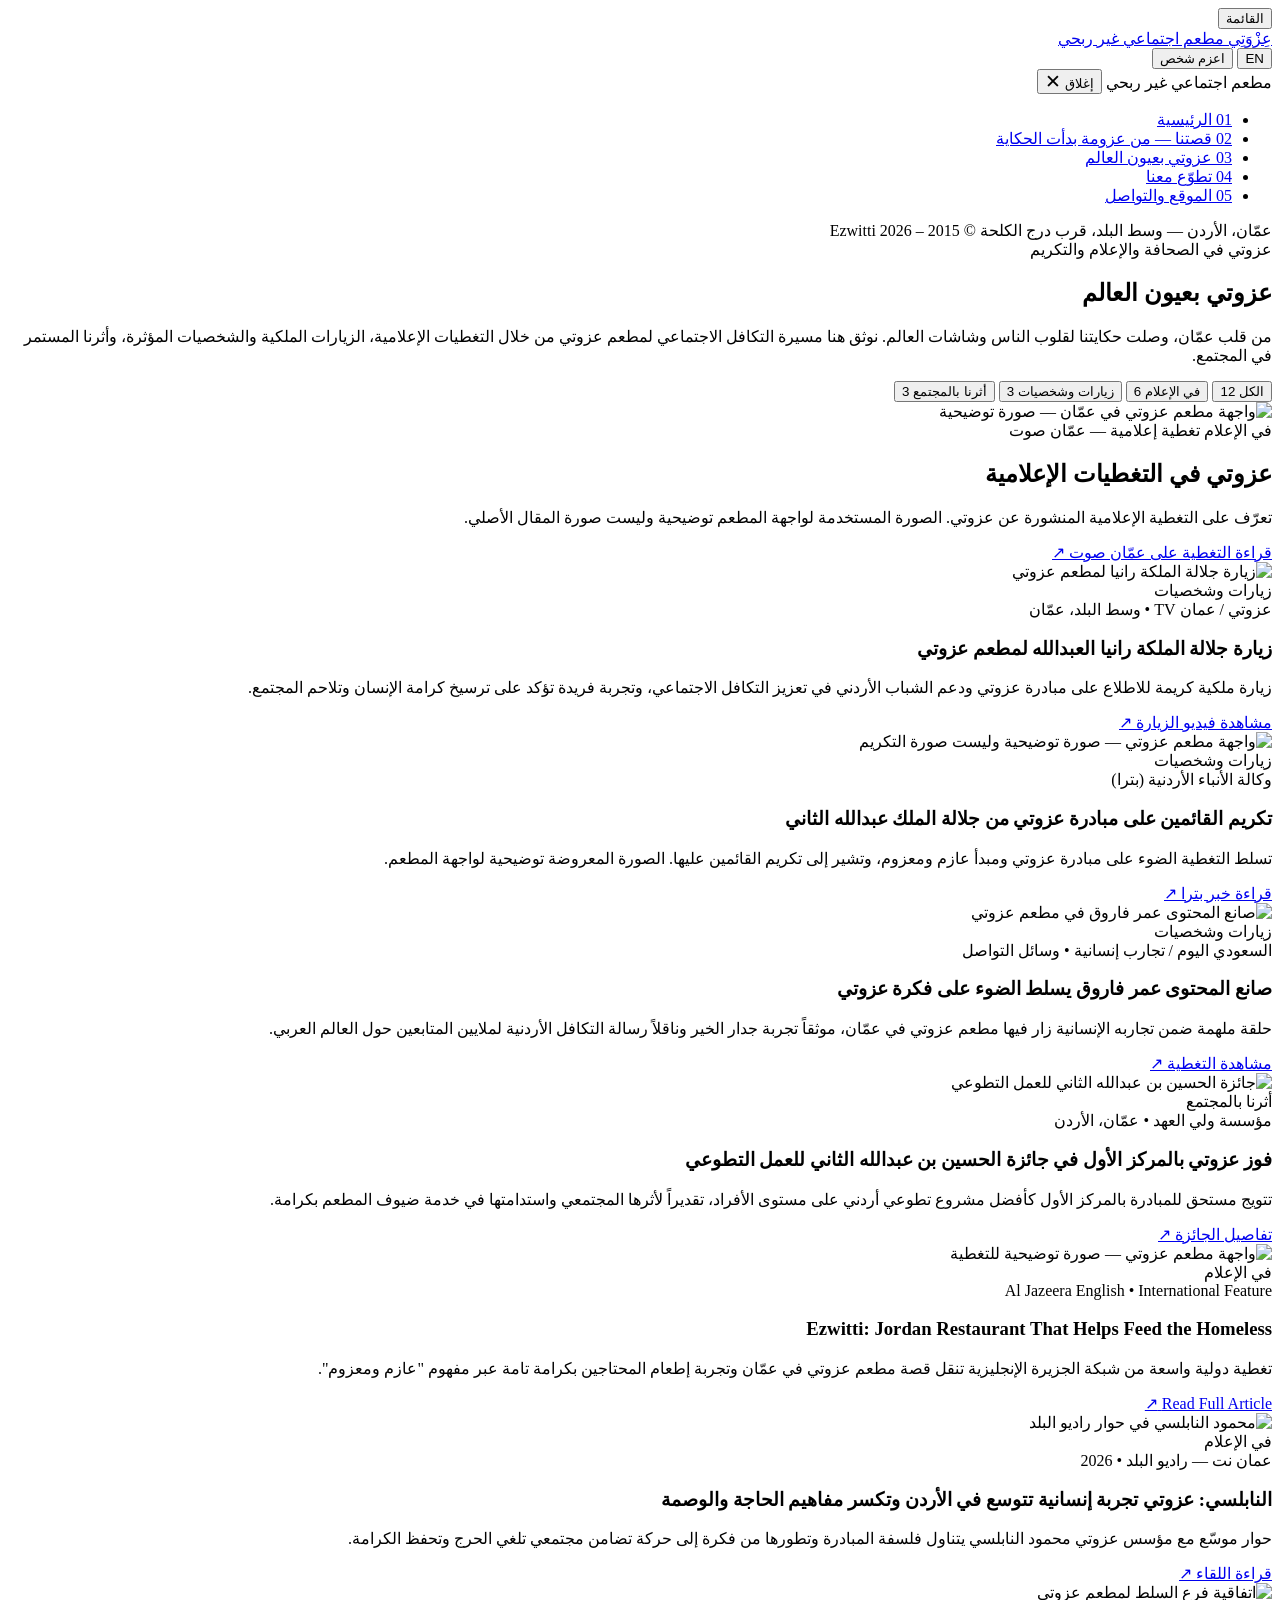
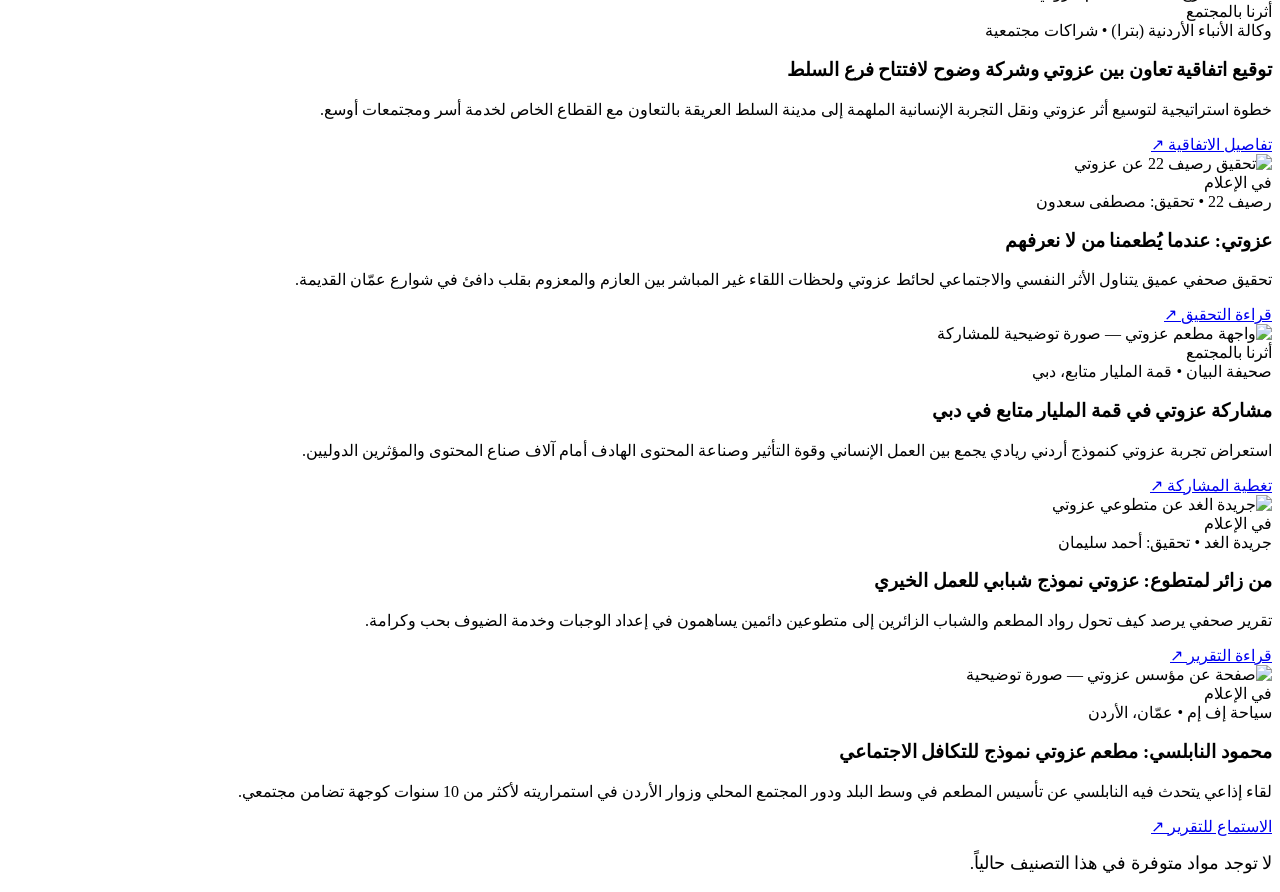
==== media.html @ b74a218d "Add files via upload" ====
<!DOCTYPE html>

<html dir="rtl" lang="ar">
<head>
<meta charset="utf-8"/>
<meta content="width=device-width, initial-scale=1.0" name="viewport"/>
<title>عزوتي بعيون العالم | Ezwitti — تغطيات وتكريم</title>
<meta content="عزوتي بعيون العالم — نوثق هنا مسيرة التكافل الاجتماعي لمطعم عزوتي من خلال التغطيات الإعلامية، الزيارات الملكية والشخصيات المؤثرة، وأثرنا المستدام في المجتمع." name="description"/>
<link href="styles/main.css" rel="stylesheet"/>
<link href="data:image/svg+xml,&lt;svg xmlns='http://www.w3.org/2000/svg' viewBox='0 0 100 100'&gt;&lt;text y='.9em' font-size='90'&gt;🌿&lt;/text&gt;&lt;/svg&gt;" rel="icon"/>
</head>
<body class="media-page-body">
<!-- ========================================================================
       TOP HEADER NAVIGATION (Ballena Cabo Style)
       ======================================================================== -->
<header class="site-header scrolled" id="siteHeader">
<div class="nav-wrapper">
<!-- Left: Hamburger Button -->
<div class="nav-left">
<button aria-label="Open navigation menu" class="menu-trigger" id="menuTriggerBtn">
<span aria-hidden="true" class="hamburger-icon">
<span class="hamburger-line"></span>
<span class="hamburger-line"></span>
</span>
<span class="menu-label" data-i18n="menuLabel">القائمة</span>
</button>
</div>
<!-- Center: Centered Ezwitti Logo -->
<div class="nav-center">
<a aria-label="Ezwitti Homepage" class="brand-logo" href="index.html">
<span class="brand-title" data-i18n="brandTitle">عِزْوَتِي</span>
<span class="brand-sub" data-i18n="brandSub">مطعم اجتماعي غير ربحي</span>
</a>
</div>
<!-- Right: Language Switcher & Prominent "Sponsor a Meal" CTA -->
<div class="nav-right">
<button aria-label="Switch Language" class="lang-switch-btn" id="langSwitchBtn">EN</button>
<button class="btn-sponsor btn-sponsor-trigger" data-i18n="sponsorBtn">اعزم شخص</button>
</div>
</div>
</header>
<!-- ========================================================================
       FULL-SCREEN DRAWER MENU
       ======================================================================== -->
<div aria-hidden="true" class="menu-drawer" id="menuDrawer" role="dialog">
<div class="drawer-header">
<span class="brand-sub" data-i18n="brandSub">مطعم اجتماعي غير ربحي</span>
<button aria-label="Close menu" class="drawer-close-btn" id="drawerCloseBtn">
<span data-i18n="closeMenu">إغلاق</span>
<span aria-hidden="true" style="font-size: 1.2rem; line-height: 1;">✕</span>
</button>
</div>
<div class="drawer-body">
<ul class="drawer-nav-list">
<li class="drawer-nav-item">
<a class="drawer-nav-link" href="index.html#hero">
<span class="drawer-nav-num">01</span>
<span data-i18n="navHome">الرئيسية</span>
</a>
</li>
<li class="drawer-nav-item">
<a class="drawer-nav-link" href="story.html">
<span class="drawer-nav-num">02</span>
<span data-i18n="navStory">قصتنا — من عزومة بدأت الحكاية</span>
</a>
</li>
<li class="drawer-nav-item">
<a class="drawer-nav-link active" href="media.html">
<span class="drawer-nav-num">03</span>
<span data-i18n="navMedia">عزوتي بعيون العالم</span>
</a>
</li>
<li class="drawer-nav-item">
<!-- Highlighted Volunteer Link to Dedicated Page -->
<a class="drawer-nav-link highlight" href="volunteer.html">
<span class="drawer-nav-num">04</span>
<span data-i18n="navVolunteer">تطوّع معنا</span>
</a>
</li>
<li class="drawer-nav-item">
<a class="drawer-nav-link" href="index.html#contact">
<span class="drawer-nav-num">05</span>
<span data-i18n="navContact">الموقع والتواصل</span>
</a>
</li>
</ul>
</div>
<div class="drawer-footer">
<span data-i18n="locationNote">عمّان، الأردن — وسط البلد، قرب درج الكلحة</span>
<span>© 2015 – 2026 Ezwitti</span>
</div>
</div>
<!-- ========================================================================
       MAIN EDITORIAL CONTENT
       ======================================================================== -->
<main class="media-page-container">
<!-- Page Header / Intro Banner -->
<section class="media-hero">
<span class="media-kicker">عزوتي في الصحافة والإعلام والتكريم</span>
<h1 class="media-main-title">عزوتي بعيون العالم</h1>
<p class="media-main-desc">
        من قلب عمّان، وصلت حكايتنا لقلوب الناس وشاشات العالم. نوثق هنا مسيرة التكافل الاجتماعي لمطعم عزوتي من خلال التغطيات الإعلامية، الزيارات الملكية والشخصيات المؤثرة، وأثرنا المستمر في المجتمع.
      </p>
</section>
<!-- Interactive Category Filter Bar -->
<nav aria-label="تصنيفات التغطيات" class="media-filter-bar">
<button class="media-filter-btn active" data-filter="all" type="button">
<span>الكل</span>
<span class="filter-count">12</span>
</button>
<button class="media-filter-btn" data-filter="media" type="button">
<span>في الإعلام</span>
<span class="filter-count">6</span>
</button>
<button class="media-filter-btn" data-filter="visits" type="button">
<span>زيارات وشخصيات</span>
<span class="filter-count">3</span>
</button>
<button class="media-filter-btn" data-filter="impact" type="button">
<span>أثرنا بالمجتمع</span>
<span class="filter-count">3</span>
</button>
</nav>
<!-- Top Featured Media Story -->
<article class="media-featured-card" data-category="media">
<div class="media-featured-media">
<img alt="واجهة مطعم عزوتي في عمّان — صورة توضيحية" class="media-featured-img" src="assets/images/ezwitti_entrance.jpg"/>
</div>
<div class="media-featured-content">
<div class="media-meta-line">
<span class="media-category-pill category-media">في الإعلام</span>
<span>تغطية إعلامية — عمّان صوت</span>
</div>
<h2 class="media-featured-title">عزوتي في التغطيات الإعلامية</h2>
<p class="media-featured-desc">تعرّف على التغطية الإعلامية المنشورة عن عزوتي. الصورة المستخدمة لواجهة المطعم توضيحية وليست صورة المقال الأصلي.</p>
<div>
<a aria-label="زيارة موقع الجزيرة الوثائقية" class="media-cta-link" href="https://ammanvoice.net/article/56202" rel="noopener noreferrer" target="_blank">
<span>قراءة التغطية على عمّان صوت</span>
<span aria-hidden="true">↗</span>
</a>
</div>
</div>
</article>
<!-- Editorial Stories Grid -->
<div class="media-grid" id="mediaGrid">
<!-- Story 1: Queen Rania Visit (visits) -->
<article class="media-card" data-category="visits">
<div class="media-card-thumb">
<img alt="زيارة جلالة الملكة رانيا لمطعم عزوتي" class="media-card-img" loading="lazy" src="assets/images/queen_rania.png"/>
<div class="media-card-pill-overlay">
<span class="media-category-pill category-visits">زيارات وشخصيات</span>
</div>
</div>
<div class="media-card-body">
<div class="media-card-meta">عزوتي / عمان TV • وسط البلد، عمّان</div>
<h3 class="media-card-title">زيارة جلالة الملكة رانيا العبدالله لمطعم عزوتي</h3>
<p class="media-card-desc">
            زيارة ملكية كريمة للاطلاع على مبادرة عزوتي ودعم الشباب الأردني في تعزيز التكافل الاجتماعي، وتجربة فريدة تؤكد على ترسيخ كرامة الإنسان وتلاحم المجتمع.
          </p>
<div class="media-card-footer">
<a class="media-cta-link" href="https://www.instagram.com/reel/DXbdLyvgjzu/" rel="noopener noreferrer" target="_blank">
<span>مشاهدة فيديو الزيارة</span>
<span aria-hidden="true">↗</span>
</a>
</div>
</div>
</article>
<!-- Story 2: King Abdullah II Recognition (visits) -->
<article class="media-card" data-category="visits">
<div class="media-card-thumb">
<img alt="واجهة مطعم عزوتي — صورة توضيحية وليست صورة التكريم" class="media-card-img" loading="lazy" src="assets/images/ezwitti_entrance.jpg"/>
<div class="media-card-pill-overlay">
<span class="media-category-pill category-visits">زيارات وشخصيات</span>
</div>
</div>
<div class="media-card-body">
<div class="media-card-meta">وكالة الأنباء الأردنية (بترا)</div>
<h3 class="media-card-title">تكريم القائمين على مبادرة عزوتي من جلالة الملك عبدالله الثاني</h3>
<p class="media-card-desc">تسلط التغطية الضوء على مبادرة عزوتي ومبدأ عازم ومعزوم، وتشير إلى تكريم القائمين عليها. الصورة المعروضة توضيحية لواجهة المطعم.</p>
<div class="media-card-footer"><a class="media-cta-link" href="https://petra.gov.jo/ar/index.php/ar/news/%D8%B9%D8%B2%D9%88%D8%AA%D9%8A-%D9%85%D8%B7%D8%B9%D9%85-%D8%AE%D9%8A%D8%B1%D9%8A-%D8%A3%D8%B1%D8%AF%D9%86%D9%8A-%D9%8A%D8%B9%D9%8A%D8%AF-%D8%AA%D8%B9%D8%B1%D9%8A%D9%81-%D8%A7%D9%84%D8%B9%D8%B7%D8%A7%D8%A1-%D9%88%D9%8A%D8%AD%D9%81%D8%B8-%D9%83%D8%B1%D8%A7%D9%85%D8%A9-%D8%A7%D9%84%D8%A5%D9%86%D8%B3%D8%A7%D9%86" rel="noopener noreferrer" target="_blank">قراءة خبر بترا ↗</a></div></div>
</article>
<!-- Story 3: Omar Farooq (visits) -->
<article class="media-card" data-category="visits">
<div class="media-card-thumb">
<img alt="صانع المحتوى عمر فاروق في مطعم عزوتي" class="media-card-img" loading="lazy" src="assets/images/omar_farooq.png"/>
<div class="media-card-pill-overlay">
<span class="media-category-pill category-visits">زيارات وشخصيات</span>
</div>
</div>
<div class="media-card-body">
<div class="media-card-meta">السعودي اليوم / تجارب إنسانية • وسائل التواصل</div>
<h3 class="media-card-title">صانع المحتوى عمر فاروق يسلط الضوء على فكرة عزوتي</h3>
<p class="media-card-desc">
            حلقة ملهمة ضمن تجاربه الإنسانية زار فيها مطعم عزوتي في عمّان، موثقاً تجربة جدار الخير وناقلاً رسالة التكافل الأردنية لملايين المتابعين حول العالم العربي.
          </p>
<div class="media-card-footer">
<a class="media-cta-link" href="https://alsaudialyaum.com/news/18585" rel="noopener noreferrer" target="_blank">
<span>مشاهدة التغطية</span>
<span aria-hidden="true">↗</span>
</a>
</div>
</div>
</article>
<!-- Story 4: Crown Prince Award (impact) -->
<article class="media-card" data-category="impact">
<div class="media-card-thumb">
<img alt="جائزة الحسين بن عبدالله الثاني للعمل التطوعي" class="media-card-img" loading="lazy" src="assets/images/crown_prince_award.png"/>
<div class="media-card-pill-overlay">
<span class="media-category-pill category-impact">أثرنا بالمجتمع</span>
</div>
</div>
<div class="media-card-body">
<div class="media-card-meta">مؤسسة ولي العهد • عمّان، الأردن</div>
<h3 class="media-card-title">فوز عزوتي بالمركز الأول في جائزة الحسين بن عبدالله الثاني للعمل التطوعي</h3>
<p class="media-card-desc">
            تتويج مستحق للمبادرة بالمركز الأول كأفضل مشروع تطوعي أردني على مستوى الأفراد، تقديراً لأثرها المجتمعي واستدامتها في خدمة ضيوف المطعم بكرامة.
          </p>
<div class="media-card-footer">
<a class="media-cta-link" href="https://alghad.com/Section-26/منوعات/من-زائر-لمتطوع-عزوتي-نموذج-شبابي-للعمل-الخيري-1214788" rel="noopener noreferrer" target="_blank">
<span>تفاصيل الجائزة</span>
<span aria-hidden="true">↗</span>
</a>
</div>
</div>
</article>
<!-- Story 5: Al Jazeera English (media) -->
<article class="media-card" data-category="media">
<div class="media-card-thumb">
<img alt="واجهة مطعم عزوتي — صورة توضيحية للتغطية" class="media-card-img" loading="lazy" src="assets/images/ezwitti_entrance.jpg"/>
<div class="media-card-pill-overlay">
<span class="media-category-pill category-media">في الإعلام</span>
</div>
</div>
<div class="media-card-body">
<div class="media-card-meta">Al Jazeera English • International Feature</div>
<h3 class="media-card-title">Ezwitti: Jordan Restaurant That Helps Feed the Homeless</h3>
<p class="media-card-desc">
            تغطية دولية واسعة من شبكة الجزيرة الإنجليزية تنقل قصة مطعم عزوتي في عمّان وتجربة إطعام المحتاجين بكرامة تامة عبر مفهوم "عازم ومعزوم".
          </p>
<div class="media-card-footer">
<a class="media-cta-link" href="https://www.aljazeera.com/video/2018/4/9/ezwitti-jordan-restaurant-that-helps-feed-the-homeless" rel="noopener noreferrer" target="_blank">
<span>Read Full Article</span>
<span aria-hidden="true">↗</span>
</a>
</div>
</div>
</article>
<!-- Story 6: Amman Net / Radio Al Balad (media) -->
<article class="media-card" data-category="media">
<div class="media-card-thumb">
<img alt="محمود النابلسي في حوار راديو البلد" class="media-card-img" loading="lazy" src="assets/images/founder_mahmoud.png"/>
<div class="media-card-pill-overlay">
<span class="media-category-pill category-media">في الإعلام</span>
</div>
</div>
<div class="media-card-body">
<div class="media-card-meta">عمان نت — راديو البلد • 2026</div>
<h3 class="media-card-title">النابلسي: عزوتي تجربة إنسانية تتوسع في الأردن وتكسر مفاهيم الحاجة والوصمة</h3>
<p class="media-card-desc">
            حوار موسّع مع مؤسس عزوتي محمود النابلسي يتناول فلسفة المبادرة وتطورها من فكرة إلى حركة تضامن مجتمعي تلغي الحرج وتحفظ الكرامة.
          </p>
<div class="media-card-footer">
<a class="media-cta-link" href="https://ammannet.net/أخبار/النابلسي-مبادرة-عزوتي-تجربة-إنسانية-تتوسع-في-الأردن-وتكسر-مفاهيم-الحاجة-والوصمة" rel="noopener noreferrer" target="_blank">
<span>قراءة اللقاء</span>
<span aria-hidden="true">↗</span>
</a>
</div>
</div>
</article>
<!-- Story 7: Salt Branch Expansion (impact) -->
<article class="media-card" data-category="impact">
<div class="media-card-thumb">
<img alt="اتفاقية فرع السلط لمطعم عزوتي" class="media-card-img" loading="lazy" src="assets/images/salt_branch.png"/>
<div class="media-card-pill-overlay">
<span class="media-category-pill category-impact">أثرنا بالمجتمع</span>
</div>
</div>
<div class="media-card-body">
<div class="media-card-meta">وكالة الأنباء الأردنية (بترا) • شراكات مجتمعية</div>
<h3 class="media-card-title">توقيع اتفاقية تعاون بين عزوتي وشركة وضوح لافتتاح فرع السلط</h3>
<p class="media-card-desc">
            خطوة استراتيجية لتوسيع أثر عزوتي ونقل التجربة الإنسانية الملهمة إلى مدينة السلط العريقة بالتعاون مع القطاع الخاص لخدمة أسر ومجتمعات أوسع.
          </p>
<div class="media-card-footer">
<a class="media-cta-link" href="https://petra.gov.jo/stats/index.php/ar/news/شركة-وضوح-ومبادرة-عزوتي-توقعان-اتفاقية-تعاون" rel="noopener noreferrer" target="_blank">
<span>تفاصيل الاتفاقية</span>
<span aria-hidden="true">↗</span>
</a>
</div>
</div>
</article>
<!-- Story 8: Raseef22 Feature (media) -->
<article class="media-card" data-category="media">
<div class="media-card-thumb">
<img alt="تحقيق رصيف 22 عن عزوتي" class="media-card-img" loading="lazy" src="assets/images/wall_notes_amman_voice.png"/>
<div class="media-card-pill-overlay">
<span class="media-category-pill category-media">في الإعلام</span>
</div>
</div>
<div class="media-card-body">
<div class="media-card-meta">رصيف 22 • تحقيق: مصطفى سعدون</div>
<h3 class="media-card-title">عزوتي: عندما يُطعمنا من لا نعرفهم</h3>
<p class="media-card-desc">
            تحقيق صحفي عميق يتناول الأثر النفسي والاجتماعي لحائط عزوتي ولحظات اللقاء غير المباشر بين العازم والمعزوم بقلب دافئ في شوارع عمّان القديمة.
          </p>
<div class="media-card-footer">
<a class="media-cta-link" href="https://raseef22.net/article/123350-عزوتي-عندما-يُطعمنا-من-لا-نعرفهم" rel="noopener noreferrer" target="_blank">
<span>قراءة التحقيق</span>
<span aria-hidden="true">↗</span>
</a>
</div>
</div>
</article>
<!-- Story 9: 1 Billion Followers Summit (impact) -->
<article class="media-card" data-category="impact">
<div class="media-card-thumb">
<img alt="واجهة مطعم عزوتي — صورة توضيحية للمشاركة" class="media-card-img" loading="lazy" src="assets/images/ezwitti_entrance.jpg"/>
<div class="media-card-pill-overlay">
<span class="media-category-pill category-impact">أثرنا بالمجتمع</span>
</div>
</div>
<div class="media-card-body">
<div class="media-card-meta">صحيفة البيان • قمة المليار متابع، دبي</div>
<h3 class="media-card-title">مشاركة عزوتي في قمة المليار متابع في دبي</h3>
<p class="media-card-desc">
            استعراض تجربة عزوتي كنموذج أردني ريادي يجمع بين العمل الإنساني وقوة التأثير وصناعة المحتوى الهادف أمام آلاف صناع المحتوى والمؤثرين الدوليين.
          </p>
<div class="media-card-footer">
<a class="media-cta-link" href="https://www.albayan.ae/uae/news/2024-01-12-1.4799215" rel="noopener noreferrer" target="_blank">
<span>تغطية المشاركة</span>
<span aria-hidden="true">↗</span>
</a>
</div>
</div>
</article>
<!-- Story 10: Al Ghad Newspaper (media) -->
<article class="media-card" data-category="media">
<div class="media-card-thumb">
<img alt="جريدة الغد عن متطوعي عزوتي" class="media-card-img" loading="lazy" src="assets/images/wall_of_kindness_popup.png"/>
<div class="media-card-pill-overlay">
<span class="media-category-pill category-media">في الإعلام</span>
</div>
</div>
<div class="media-card-body">
<div class="media-card-meta">جريدة الغد • تحقيق: أحمد سليمان</div>
<h3 class="media-card-title">من زائر لمتطوع: عزوتي نموذج شبابي للعمل الخيري</h3>
<p class="media-card-desc">
            تقرير صحفي يرصد كيف تحول رواد المطعم والشباب الزائرين إلى متطوعين دائمين يساهمون في إعداد الوجبات وخدمة الضيوف بحب وكرامة.
          </p>
<div class="media-card-footer">
<a class="media-cta-link" href="https://alghad.com/Section-26/منوعات/من-زائر-لمتطوع-عزوتي-نموذج-شبابي-للعمل-الخيري-1214788" rel="noopener noreferrer" target="_blank">
<span>قراءة التقرير</span>
<span aria-hidden="true">↗</span>
</a>
</div>
</div>
</article>
<!-- Story 11: Seyaha FM (media) -->
<article class="media-card" data-category="media">
<div class="media-card-thumb">
<img alt="صفحة عن مؤسس عزوتي — صورة توضيحية" class="media-card-img" loading="lazy" src="assets/images/founder_mahmoud.png"/>
<div class="media-card-pill-overlay">
<span class="media-category-pill category-media">في الإعلام</span>
</div>
</div>
<div class="media-card-body">
<div class="media-card-meta">سياحة إف إم • عمّان، الأردن</div>
<h3 class="media-card-title">محمود النابلسي: مطعم عزوتي نموذج للتكافل الاجتماعي</h3>
<p class="media-card-desc">
            لقاء إذاعي يتحدث فيه النابلسي عن تأسيس المطعم في وسط البلد ودور المجتمع المحلي وزوار الأردن في استمراريته لأكثر من 10 سنوات كوجهة تضامن مجتمعي.
          </p>
<div class="media-card-footer">
<a class="media-cta-link" href="https://seyahafm.com/محمود-النابلسي-مطعم-عزوتي-نموذج-للتك/" rel="noopener noreferrer" target="_blank">
<span>الاستماع للتقرير</span>
<span aria-hidden="true">↗</span>
</a>
</div>
</div>
</article>
</div>
<!-- Empty State for Filters (if any category has 0 items) -->
<div class="media-empty-state" id="mediaEmptyState">
<p style="font-size: 1.1rem; color: var(--color-charcoal-muted);">لا توجد مواد متوفرة في هذا التصنيف حالياً.</p>
</div>
<!-- Bottom CTA Section -->
</main>

  <script src="scripts/main.js"></script>
</body>
</html>
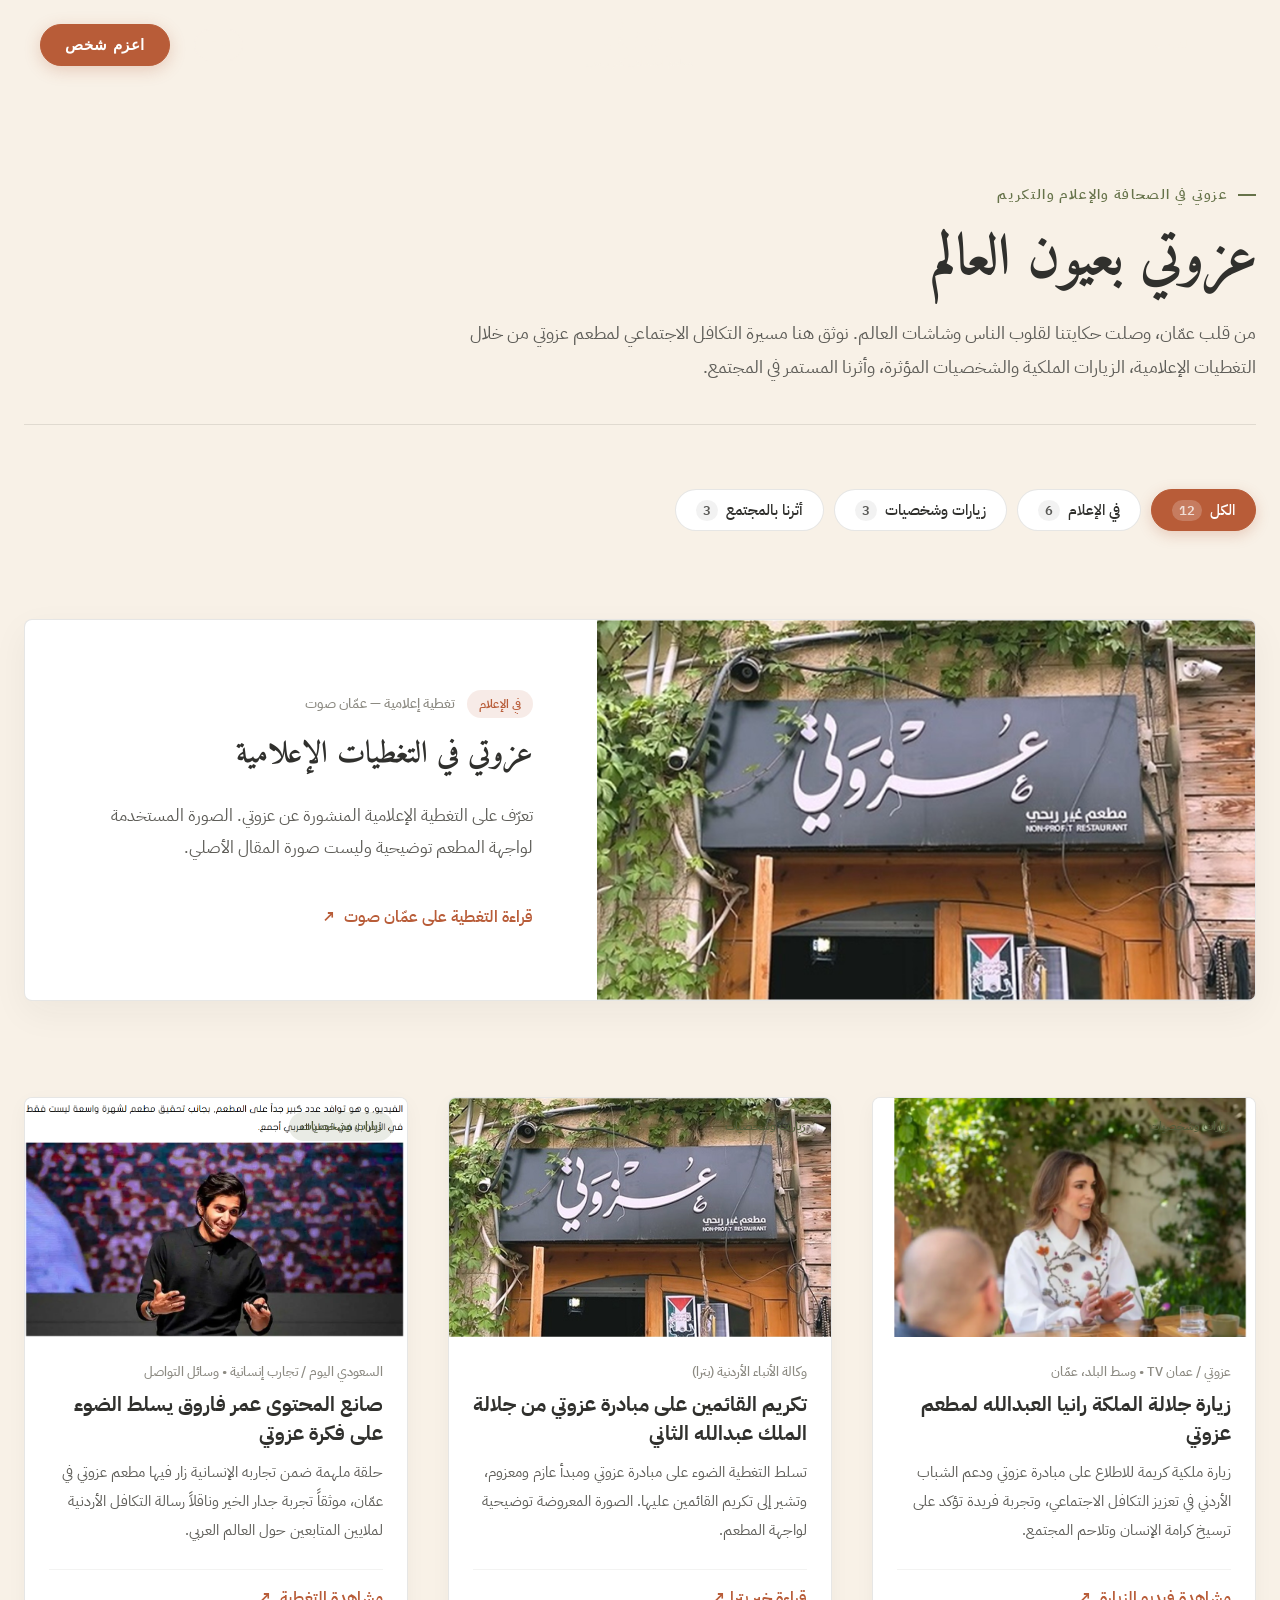
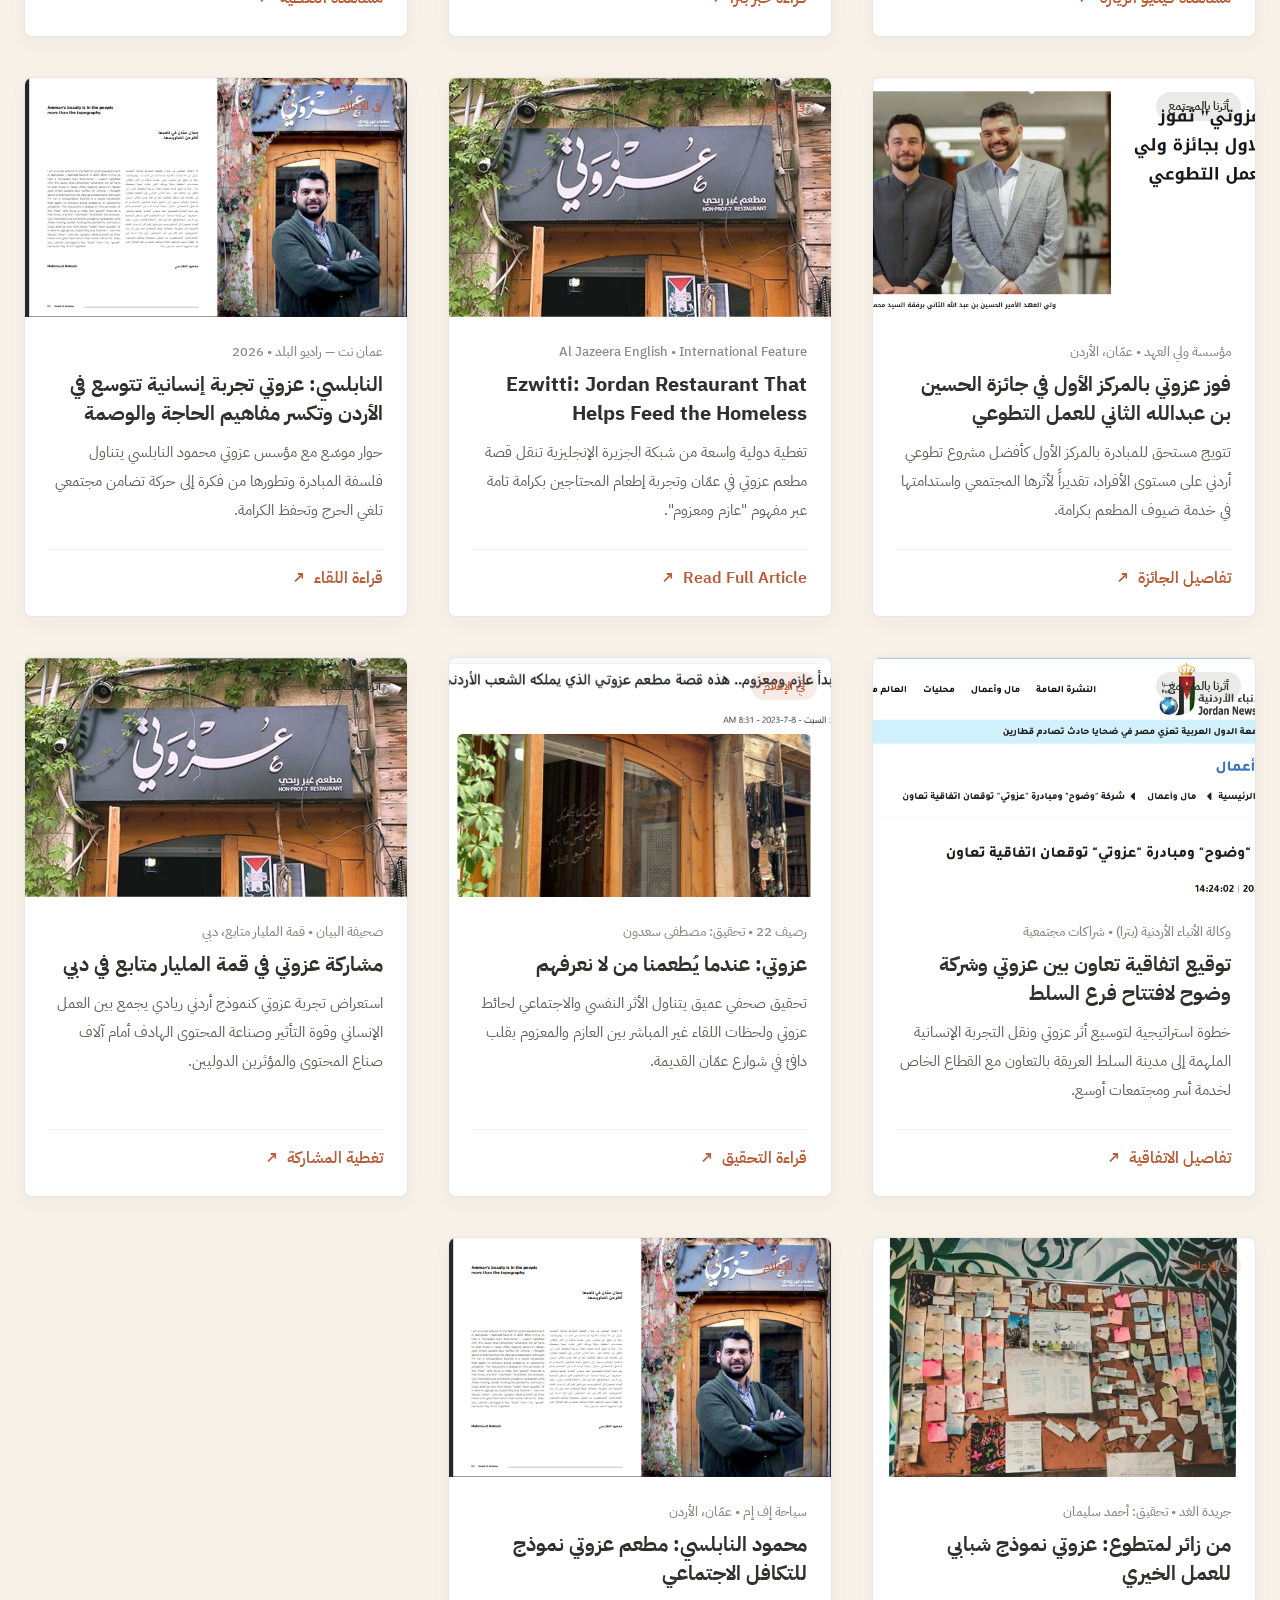
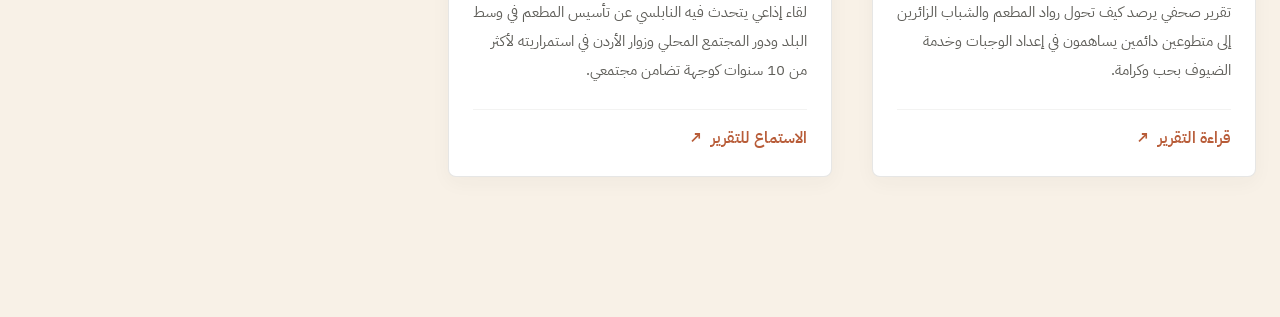
==== commit 7d509664: "Initial commit: Ezwitti website - complete pages, assets, styles, and scripts" ====
--- a/media.html
+++ b/media.html
@@ -1,390 +1,390 @@
-<!DOCTYPE html>
-
-<html dir="rtl" lang="ar">
-<head>
-<meta charset="utf-8"/>
-<meta content="width=device-width, initial-scale=1.0" name="viewport"/>
-<title>عزوتي بعيون العالم | Ezwitti — تغطيات وتكريم</title>
-<meta content="عزوتي بعيون العالم — نوثق هنا مسيرة التكافل الاجتماعي لمطعم عزوتي من خلال التغطيات الإعلامية، الزيارات الملكية والشخصيات المؤثرة، وأثرنا المستدام في المجتمع." name="description"/>
-<link href="styles/main.css" rel="stylesheet"/>
-<link href="data:image/svg+xml,&lt;svg xmlns='http://www.w3.org/2000/svg' viewBox='0 0 100 100'&gt;&lt;text y='.9em' font-size='90'&gt;🌿&lt;/text&gt;&lt;/svg&gt;" rel="icon"/>
-</head>
-<body class="media-page-body">
-<!-- ========================================================================
-       TOP HEADER NAVIGATION (Ballena Cabo Style)
-       ======================================================================== -->
-<header class="site-header scrolled" id="siteHeader">
-<div class="nav-wrapper">
-<!-- Left: Hamburger Button -->
-<div class="nav-left">
-<button aria-label="Open navigation menu" class="menu-trigger" id="menuTriggerBtn">
-<span aria-hidden="true" class="hamburger-icon">
-<span class="hamburger-line"></span>
-<span class="hamburger-line"></span>
-</span>
-<span class="menu-label" data-i18n="menuLabel">القائمة</span>
-</button>
-</div>
-<!-- Center: Centered Ezwitti Logo -->
-<div class="nav-center">
-<a aria-label="Ezwitti Homepage" class="brand-logo" href="index.html">
-<span class="brand-title" data-i18n="brandTitle">عِزْوَتِي</span>
-<span class="brand-sub" data-i18n="brandSub">مطعم اجتماعي غير ربحي</span>
-</a>
-</div>
-<!-- Right: Language Switcher & Prominent "Sponsor a Meal" CTA -->
-<div class="nav-right">
-<button aria-label="Switch Language" class="lang-switch-btn" id="langSwitchBtn">EN</button>
-<button class="btn-sponsor btn-sponsor-trigger" data-i18n="sponsorBtn">اعزم شخص</button>
-</div>
-</div>
-</header>
-<!-- ========================================================================
-       FULL-SCREEN DRAWER MENU
-       ======================================================================== -->
-<div aria-hidden="true" class="menu-drawer" id="menuDrawer" role="dialog">
-<div class="drawer-header">
-<span class="brand-sub" data-i18n="brandSub">مطعم اجتماعي غير ربحي</span>
-<button aria-label="Close menu" class="drawer-close-btn" id="drawerCloseBtn">
-<span data-i18n="closeMenu">إغلاق</span>
-<span aria-hidden="true" style="font-size: 1.2rem; line-height: 1;">✕</span>
-</button>
-</div>
-<div class="drawer-body">
-<ul class="drawer-nav-list">
-<li class="drawer-nav-item">
-<a class="drawer-nav-link" href="index.html#hero">
-<span class="drawer-nav-num">01</span>
-<span data-i18n="navHome">الرئيسية</span>
-</a>
-</li>
-<li class="drawer-nav-item">
-<a class="drawer-nav-link" href="story.html">
-<span class="drawer-nav-num">02</span>
-<span data-i18n="navStory">قصتنا — من عزومة بدأت الحكاية</span>
-</a>
-</li>
-<li class="drawer-nav-item">
-<a class="drawer-nav-link active" href="media.html">
-<span class="drawer-nav-num">03</span>
-<span data-i18n="navMedia">عزوتي بعيون العالم</span>
-</a>
-</li>
-<li class="drawer-nav-item">
-<!-- Highlighted Volunteer Link to Dedicated Page -->
-<a class="drawer-nav-link highlight" href="volunteer.html">
-<span class="drawer-nav-num">04</span>
-<span data-i18n="navVolunteer">تطوّع معنا</span>
-</a>
-</li>
-<li class="drawer-nav-item">
-<a class="drawer-nav-link" href="index.html#contact">
-<span class="drawer-nav-num">05</span>
-<span data-i18n="navContact">الموقع والتواصل</span>
-</a>
-</li>
-</ul>
-</div>
-<div class="drawer-footer">
-<span data-i18n="locationNote">عمّان، الأردن — وسط البلد، قرب درج الكلحة</span>
-<span>© 2015 – 2026 Ezwitti</span>
-</div>
-</div>
-<!-- ========================================================================
-       MAIN EDITORIAL CONTENT
-       ======================================================================== -->
-<main class="media-page-container">
-<!-- Page Header / Intro Banner -->
-<section class="media-hero">
-<span class="media-kicker">عزوتي في الصحافة والإعلام والتكريم</span>
-<h1 class="media-main-title">عزوتي بعيون العالم</h1>
-<p class="media-main-desc">
-        من قلب عمّان، وصلت حكايتنا لقلوب الناس وشاشات العالم. نوثق هنا مسيرة التكافل الاجتماعي لمطعم عزوتي من خلال التغطيات الإعلامية، الزيارات الملكية والشخصيات المؤثرة، وأثرنا المستمر في المجتمع.
-      </p>
-</section>
-<!-- Interactive Category Filter Bar -->
-<nav aria-label="تصنيفات التغطيات" class="media-filter-bar">
-<button class="media-filter-btn active" data-filter="all" type="button">
-<span>الكل</span>
-<span class="filter-count">12</span>
-</button>
-<button class="media-filter-btn" data-filter="media" type="button">
-<span>في الإعلام</span>
-<span class="filter-count">6</span>
-</button>
-<button class="media-filter-btn" data-filter="visits" type="button">
-<span>زيارات وشخصيات</span>
-<span class="filter-count">3</span>
-</button>
-<button class="media-filter-btn" data-filter="impact" type="button">
-<span>أثرنا بالمجتمع</span>
-<span class="filter-count">3</span>
-</button>
-</nav>
-<!-- Top Featured Media Story -->
-<article class="media-featured-card" data-category="media">
-<div class="media-featured-media">
-<img alt="واجهة مطعم عزوتي في عمّان — صورة توضيحية" class="media-featured-img" src="assets/images/ezwitti_entrance.jpg"/>
-</div>
-<div class="media-featured-content">
-<div class="media-meta-line">
-<span class="media-category-pill category-media">في الإعلام</span>
-<span>تغطية إعلامية — عمّان صوت</span>
-</div>
-<h2 class="media-featured-title">عزوتي في التغطيات الإعلامية</h2>
-<p class="media-featured-desc">تعرّف على التغطية الإعلامية المنشورة عن عزوتي. الصورة المستخدمة لواجهة المطعم توضيحية وليست صورة المقال الأصلي.</p>
-<div>
-<a aria-label="زيارة موقع الجزيرة الوثائقية" class="media-cta-link" href="https://ammanvoice.net/article/56202" rel="noopener noreferrer" target="_blank">
-<span>قراءة التغطية على عمّان صوت</span>
-<span aria-hidden="true">↗</span>
-</a>
-</div>
-</div>
-</article>
-<!-- Editorial Stories Grid -->
-<div class="media-grid" id="mediaGrid">
-<!-- Story 1: Queen Rania Visit (visits) -->
-<article class="media-card" data-category="visits">
-<div class="media-card-thumb">
-<img alt="زيارة جلالة الملكة رانيا لمطعم عزوتي" class="media-card-img" loading="lazy" src="assets/images/queen_rania.png"/>
-<div class="media-card-pill-overlay">
-<span class="media-category-pill category-visits">زيارات وشخصيات</span>
-</div>
-</div>
-<div class="media-card-body">
-<div class="media-card-meta">عزوتي / عمان TV • وسط البلد، عمّان</div>
-<h3 class="media-card-title">زيارة جلالة الملكة رانيا العبدالله لمطعم عزوتي</h3>
-<p class="media-card-desc">
-            زيارة ملكية كريمة للاطلاع على مبادرة عزوتي ودعم الشباب الأردني في تعزيز التكافل الاجتماعي، وتجربة فريدة تؤكد على ترسيخ كرامة الإنسان وتلاحم المجتمع.
-          </p>
-<div class="media-card-footer">
-<a class="media-cta-link" href="https://www.instagram.com/reel/DXbdLyvgjzu/" rel="noopener noreferrer" target="_blank">
-<span>مشاهدة فيديو الزيارة</span>
-<span aria-hidden="true">↗</span>
-</a>
-</div>
-</div>
-</article>
-<!-- Story 2: King Abdullah II Recognition (visits) -->
-<article class="media-card" data-category="visits">
-<div class="media-card-thumb">
-<img alt="واجهة مطعم عزوتي — صورة توضيحية وليست صورة التكريم" class="media-card-img" loading="lazy" src="assets/images/ezwitti_entrance.jpg"/>
-<div class="media-card-pill-overlay">
-<span class="media-category-pill category-visits">زيارات وشخصيات</span>
-</div>
-</div>
-<div class="media-card-body">
-<div class="media-card-meta">وكالة الأنباء الأردنية (بترا)</div>
-<h3 class="media-card-title">تكريم القائمين على مبادرة عزوتي من جلالة الملك عبدالله الثاني</h3>
-<p class="media-card-desc">تسلط التغطية الضوء على مبادرة عزوتي ومبدأ عازم ومعزوم، وتشير إلى تكريم القائمين عليها. الصورة المعروضة توضيحية لواجهة المطعم.</p>
-<div class="media-card-footer"><a class="media-cta-link" href="https://petra.gov.jo/ar/index.php/ar/news/%D8%B9%D8%B2%D9%88%D8%AA%D9%8A-%D9%85%D8%B7%D8%B9%D9%85-%D8%AE%D9%8A%D8%B1%D9%8A-%D8%A3%D8%B1%D8%AF%D9%86%D9%8A-%D9%8A%D8%B9%D9%8A%D8%AF-%D8%AA%D8%B9%D8%B1%D9%8A%D9%81-%D8%A7%D9%84%D8%B9%D8%B7%D8%A7%D8%A1-%D9%88%D9%8A%D8%AD%D9%81%D8%B8-%D9%83%D8%B1%D8%A7%D9%85%D8%A9-%D8%A7%D9%84%D8%A5%D9%86%D8%B3%D8%A7%D9%86" rel="noopener noreferrer" target="_blank">قراءة خبر بترا ↗</a></div></div>
-</article>
-<!-- Story 3: Omar Farooq (visits) -->
-<article class="media-card" data-category="visits">
-<div class="media-card-thumb">
-<img alt="صانع المحتوى عمر فاروق في مطعم عزوتي" class="media-card-img" loading="lazy" src="assets/images/omar_farooq.png"/>
-<div class="media-card-pill-overlay">
-<span class="media-category-pill category-visits">زيارات وشخصيات</span>
-</div>
-</div>
-<div class="media-card-body">
-<div class="media-card-meta">السعودي اليوم / تجارب إنسانية • وسائل التواصل</div>
-<h3 class="media-card-title">صانع المحتوى عمر فاروق يسلط الضوء على فكرة عزوتي</h3>
-<p class="media-card-desc">
-            حلقة ملهمة ضمن تجاربه الإنسانية زار فيها مطعم عزوتي في عمّان، موثقاً تجربة جدار الخير وناقلاً رسالة التكافل الأردنية لملايين المتابعين حول العالم العربي.
-          </p>
-<div class="media-card-footer">
-<a class="media-cta-link" href="https://alsaudialyaum.com/news/18585" rel="noopener noreferrer" target="_blank">
-<span>مشاهدة التغطية</span>
-<span aria-hidden="true">↗</span>
-</a>
-</div>
-</div>
-</article>
-<!-- Story 4: Crown Prince Award (impact) -->
-<article class="media-card" data-category="impact">
-<div class="media-card-thumb">
-<img alt="جائزة الحسين بن عبدالله الثاني للعمل التطوعي" class="media-card-img" loading="lazy" src="assets/images/crown_prince_award.png"/>
-<div class="media-card-pill-overlay">
-<span class="media-category-pill category-impact">أثرنا بالمجتمع</span>
-</div>
-</div>
-<div class="media-card-body">
-<div class="media-card-meta">مؤسسة ولي العهد • عمّان، الأردن</div>
-<h3 class="media-card-title">فوز عزوتي بالمركز الأول في جائزة الحسين بن عبدالله الثاني للعمل التطوعي</h3>
-<p class="media-card-desc">
-            تتويج مستحق للمبادرة بالمركز الأول كأفضل مشروع تطوعي أردني على مستوى الأفراد، تقديراً لأثرها المجتمعي واستدامتها في خدمة ضيوف المطعم بكرامة.
-          </p>
-<div class="media-card-footer">
-<a class="media-cta-link" href="https://alghad.com/Section-26/منوعات/من-زائر-لمتطوع-عزوتي-نموذج-شبابي-للعمل-الخيري-1214788" rel="noopener noreferrer" target="_blank">
-<span>تفاصيل الجائزة</span>
-<span aria-hidden="true">↗</span>
-</a>
-</div>
-</div>
-</article>
-<!-- Story 5: Al Jazeera English (media) -->
-<article class="media-card" data-category="media">
-<div class="media-card-thumb">
-<img alt="واجهة مطعم عزوتي — صورة توضيحية للتغطية" class="media-card-img" loading="lazy" src="assets/images/ezwitti_entrance.jpg"/>
-<div class="media-card-pill-overlay">
-<span class="media-category-pill category-media">في الإعلام</span>
-</div>
-</div>
-<div class="media-card-body">
-<div class="media-card-meta">Al Jazeera English • International Feature</div>
-<h3 class="media-card-title">Ezwitti: Jordan Restaurant That Helps Feed the Homeless</h3>
-<p class="media-card-desc">
-            تغطية دولية واسعة من شبكة الجزيرة الإنجليزية تنقل قصة مطعم عزوتي في عمّان وتجربة إطعام المحتاجين بكرامة تامة عبر مفهوم "عازم ومعزوم".
-          </p>
-<div class="media-card-footer">
-<a class="media-cta-link" href="https://www.aljazeera.com/video/2018/4/9/ezwitti-jordan-restaurant-that-helps-feed-the-homeless" rel="noopener noreferrer" target="_blank">
-<span>Read Full Article</span>
-<span aria-hidden="true">↗</span>
-</a>
-</div>
-</div>
-</article>
-<!-- Story 6: Amman Net / Radio Al Balad (media) -->
-<article class="media-card" data-category="media">
-<div class="media-card-thumb">
-<img alt="محمود النابلسي في حوار راديو البلد" class="media-card-img" loading="lazy" src="assets/images/founder_mahmoud.png"/>
-<div class="media-card-pill-overlay">
-<span class="media-category-pill category-media">في الإعلام</span>
-</div>
-</div>
-<div class="media-card-body">
-<div class="media-card-meta">عمان نت — راديو البلد • 2026</div>
-<h3 class="media-card-title">النابلسي: عزوتي تجربة إنسانية تتوسع في الأردن وتكسر مفاهيم الحاجة والوصمة</h3>
-<p class="media-card-desc">
-            حوار موسّع مع مؤسس عزوتي محمود النابلسي يتناول فلسفة المبادرة وتطورها من فكرة إلى حركة تضامن مجتمعي تلغي الحرج وتحفظ الكرامة.
-          </p>
-<div class="media-card-footer">
-<a class="media-cta-link" href="https://ammannet.net/أخبار/النابلسي-مبادرة-عزوتي-تجربة-إنسانية-تتوسع-في-الأردن-وتكسر-مفاهيم-الحاجة-والوصمة" rel="noopener noreferrer" target="_blank">
-<span>قراءة اللقاء</span>
-<span aria-hidden="true">↗</span>
-</a>
-</div>
-</div>
-</article>
-<!-- Story 7: Salt Branch Expansion (impact) -->
-<article class="media-card" data-category="impact">
-<div class="media-card-thumb">
-<img alt="اتفاقية فرع السلط لمطعم عزوتي" class="media-card-img" loading="lazy" src="assets/images/salt_branch.png"/>
-<div class="media-card-pill-overlay">
-<span class="media-category-pill category-impact">أثرنا بالمجتمع</span>
-</div>
-</div>
-<div class="media-card-body">
-<div class="media-card-meta">وكالة الأنباء الأردنية (بترا) • شراكات مجتمعية</div>
-<h3 class="media-card-title">توقيع اتفاقية تعاون بين عزوتي وشركة وضوح لافتتاح فرع السلط</h3>
-<p class="media-card-desc">
-            خطوة استراتيجية لتوسيع أثر عزوتي ونقل التجربة الإنسانية الملهمة إلى مدينة السلط العريقة بالتعاون مع القطاع الخاص لخدمة أسر ومجتمعات أوسع.
-          </p>
-<div class="media-card-footer">
-<a class="media-cta-link" href="https://petra.gov.jo/stats/index.php/ar/news/شركة-وضوح-ومبادرة-عزوتي-توقعان-اتفاقية-تعاون" rel="noopener noreferrer" target="_blank">
-<span>تفاصيل الاتفاقية</span>
-<span aria-hidden="true">↗</span>
-</a>
-</div>
-</div>
-</article>
-<!-- Story 8: Raseef22 Feature (media) -->
-<article class="media-card" data-category="media">
-<div class="media-card-thumb">
-<img alt="تحقيق رصيف 22 عن عزوتي" class="media-card-img" loading="lazy" src="assets/images/wall_notes_amman_voice.png"/>
-<div class="media-card-pill-overlay">
-<span class="media-category-pill category-media">في الإعلام</span>
-</div>
-</div>
-<div class="media-card-body">
-<div class="media-card-meta">رصيف 22 • تحقيق: مصطفى سعدون</div>
-<h3 class="media-card-title">عزوتي: عندما يُطعمنا من لا نعرفهم</h3>
-<p class="media-card-desc">
-            تحقيق صحفي عميق يتناول الأثر النفسي والاجتماعي لحائط عزوتي ولحظات اللقاء غير المباشر بين العازم والمعزوم بقلب دافئ في شوارع عمّان القديمة.
-          </p>
-<div class="media-card-footer">
-<a class="media-cta-link" href="https://raseef22.net/article/123350-عزوتي-عندما-يُطعمنا-من-لا-نعرفهم" rel="noopener noreferrer" target="_blank">
-<span>قراءة التحقيق</span>
-<span aria-hidden="true">↗</span>
-</a>
-</div>
-</div>
-</article>
-<!-- Story 9: 1 Billion Followers Summit (impact) -->
-<article class="media-card" data-category="impact">
-<div class="media-card-thumb">
-<img alt="واجهة مطعم عزوتي — صورة توضيحية للمشاركة" class="media-card-img" loading="lazy" src="assets/images/ezwitti_entrance.jpg"/>
-<div class="media-card-pill-overlay">
-<span class="media-category-pill category-impact">أثرنا بالمجتمع</span>
-</div>
-</div>
-<div class="media-card-body">
-<div class="media-card-meta">صحيفة البيان • قمة المليار متابع، دبي</div>
-<h3 class="media-card-title">مشاركة عزوتي في قمة المليار متابع في دبي</h3>
-<p class="media-card-desc">
-            استعراض تجربة عزوتي كنموذج أردني ريادي يجمع بين العمل الإنساني وقوة التأثير وصناعة المحتوى الهادف أمام آلاف صناع المحتوى والمؤثرين الدوليين.
-          </p>
-<div class="media-card-footer">
-<a class="media-cta-link" href="https://www.albayan.ae/uae/news/2024-01-12-1.4799215" rel="noopener noreferrer" target="_blank">
-<span>تغطية المشاركة</span>
-<span aria-hidden="true">↗</span>
-</a>
-</div>
-</div>
-</article>
-<!-- Story 10: Al Ghad Newspaper (media) -->
-<article class="media-card" data-category="media">
-<div class="media-card-thumb">
-<img alt="جريدة الغد عن متطوعي عزوتي" class="media-card-img" loading="lazy" src="assets/images/wall_of_kindness_popup.png"/>
-<div class="media-card-pill-overlay">
-<span class="media-category-pill category-media">في الإعلام</span>
-</div>
-</div>
-<div class="media-card-body">
-<div class="media-card-meta">جريدة الغد • تحقيق: أحمد سليمان</div>
-<h3 class="media-card-title">من زائر لمتطوع: عزوتي نموذج شبابي للعمل الخيري</h3>
-<p class="media-card-desc">
-            تقرير صحفي يرصد كيف تحول رواد المطعم والشباب الزائرين إلى متطوعين دائمين يساهمون في إعداد الوجبات وخدمة الضيوف بحب وكرامة.
-          </p>
-<div class="media-card-footer">
-<a class="media-cta-link" href="https://alghad.com/Section-26/منوعات/من-زائر-لمتطوع-عزوتي-نموذج-شبابي-للعمل-الخيري-1214788" rel="noopener noreferrer" target="_blank">
-<span>قراءة التقرير</span>
-<span aria-hidden="true">↗</span>
-</a>
-</div>
-</div>
-</article>
-<!-- Story 11: Seyaha FM (media) -->
-<article class="media-card" data-category="media">
-<div class="media-card-thumb">
-<img alt="صفحة عن مؤسس عزوتي — صورة توضيحية" class="media-card-img" loading="lazy" src="assets/images/founder_mahmoud.png"/>
-<div class="media-card-pill-overlay">
-<span class="media-category-pill category-media">في الإعلام</span>
-</div>
-</div>
-<div class="media-card-body">
-<div class="media-card-meta">سياحة إف إم • عمّان، الأردن</div>
-<h3 class="media-card-title">محمود النابلسي: مطعم عزوتي نموذج للتكافل الاجتماعي</h3>
-<p class="media-card-desc">
-            لقاء إذاعي يتحدث فيه النابلسي عن تأسيس المطعم في وسط البلد ودور المجتمع المحلي وزوار الأردن في استمراريته لأكثر من 10 سنوات كوجهة تضامن مجتمعي.
-          </p>
-<div class="media-card-footer">
-<a class="media-cta-link" href="https://seyahafm.com/محمود-النابلسي-مطعم-عزوتي-نموذج-للتك/" rel="noopener noreferrer" target="_blank">
-<span>الاستماع للتقرير</span>
-<span aria-hidden="true">↗</span>
-</a>
-</div>
-</div>
-</article>
-</div>
-<!-- Empty State for Filters (if any category has 0 items) -->
-<div class="media-empty-state" id="mediaEmptyState">
-<p style="font-size: 1.1rem; color: var(--color-charcoal-muted);">لا توجد مواد متوفرة في هذا التصنيف حالياً.</p>
-</div>
-<!-- Bottom CTA Section -->
-</main>
-
-  <script src="scripts/main.js"></script>
-</body>
-</html>
+<!DOCTYPE html>
+
+<html dir="rtl" lang="ar">
+<head>
+<meta charset="utf-8"/>
+<meta content="width=device-width, initial-scale=1.0" name="viewport"/>
+<title>عزوتي بعيون العالم | Ezwitti — تغطيات وتكريم</title>
+<meta content="عزوتي بعيون العالم — نوثق هنا مسيرة التكافل الاجتماعي لمطعم عزوتي من خلال التغطيات الإعلامية، الزيارات الملكية والشخصيات المؤثرة، وأثرنا المستدام في المجتمع." name="description"/>
+<link href="styles/main.css" rel="stylesheet"/>
+<link href="data:image/svg+xml,&lt;svg xmlns='http://www.w3.org/2000/svg' viewBox='0 0 100 100'&gt;&lt;text y='.9em' font-size='90'&gt;🌿&lt;/text&gt;&lt;/svg&gt;" rel="icon"/>
+</head>
+<body class="media-page-body">
+<!-- ========================================================================
+       TOP HEADER NAVIGATION (Ballena Cabo Style)
+       ======================================================================== -->
+<header class="site-header scrolled" id="siteHeader">
+<div class="nav-wrapper">
+<!-- Left: Hamburger Button -->
+<div class="nav-left">
+<button aria-label="Open navigation menu" class="menu-trigger" id="menuTriggerBtn">
+<span aria-hidden="true" class="hamburger-icon">
+<span class="hamburger-line"></span>
+<span class="hamburger-line"></span>
+</span>
+<span class="menu-label" data-i18n="menuLabel">القائمة</span>
+</button>
+</div>
+<!-- Center: Centered Ezwitti Logo -->
+<div class="nav-center">
+<a aria-label="Ezwitti Homepage" class="brand-logo" href="index.html">
+<span class="brand-title" data-i18n="brandTitle">عِزْوَتِي</span>
+<span class="brand-sub" data-i18n="brandSub">مطعم اجتماعي غير ربحي</span>
+</a>
+</div>
+<!-- Right: Language Switcher & Prominent "Sponsor a Meal" CTA -->
+<div class="nav-right">
+<button aria-label="Switch Language" class="lang-switch-btn" id="langSwitchBtn">EN</button>
+<button class="btn-sponsor btn-sponsor-trigger" data-i18n="sponsorBtn">اعزم شخص</button>
+</div>
+</div>
+</header>
+<!-- ========================================================================
+       FULL-SCREEN DRAWER MENU
+       ======================================================================== -->
+<div aria-hidden="true" class="menu-drawer" id="menuDrawer" role="dialog">
+<div class="drawer-header">
+<span class="brand-sub" data-i18n="brandSub">مطعم اجتماعي غير ربحي</span>
+<button aria-label="Close menu" class="drawer-close-btn" id="drawerCloseBtn">
+<span data-i18n="closeMenu">إغلاق</span>
+<span aria-hidden="true" style="font-size: 1.2rem; line-height: 1;">✕</span>
+</button>
+</div>
+<div class="drawer-body">
+<ul class="drawer-nav-list">
+<li class="drawer-nav-item">
+<a class="drawer-nav-link" href="index.html#hero">
+<span class="drawer-nav-num">01</span>
+<span data-i18n="navHome">الرئيسية</span>
+</a>
+</li>
+<li class="drawer-nav-item">
+<a class="drawer-nav-link" href="story.html">
+<span class="drawer-nav-num">02</span>
+<span data-i18n="navStory">قصتنا — من عزومة بدأت الحكاية</span>
+</a>
+</li>
+<li class="drawer-nav-item">
+<a class="drawer-nav-link active" href="media.html">
+<span class="drawer-nav-num">03</span>
+<span data-i18n="navMedia">عزوتي بعيون العالم</span>
+</a>
+</li>
+<li class="drawer-nav-item">
+<!-- Highlighted Volunteer Link to Dedicated Page -->
+<a class="drawer-nav-link highlight" href="volunteer.html">
+<span class="drawer-nav-num">04</span>
+<span data-i18n="navVolunteer">تطوّع معنا</span>
+</a>
+</li>
+<li class="drawer-nav-item">
+<a class="drawer-nav-link" href="index.html#contact">
+<span class="drawer-nav-num">05</span>
+<span data-i18n="navContact">الموقع والتواصل</span>
+</a>
+</li>
+</ul>
+</div>
+<div class="drawer-footer">
+<span data-i18n="locationNote">عمّان، الأردن — وسط البلد، قرب درج الكلحة</span>
+<span>© 2015 – 2026 Ezwitti</span>
+</div>
+</div>
+<!-- ========================================================================
+       MAIN EDITORIAL CONTENT
+       ======================================================================== -->
+<main class="media-page-container">
+<!-- Page Header / Intro Banner -->
+<section class="media-hero">
+<span class="media-kicker">عزوتي في الصحافة والإعلام والتكريم</span>
+<h1 class="media-main-title">عزوتي بعيون العالم</h1>
+<p class="media-main-desc">
+        من قلب عمّان، وصلت حكايتنا لقلوب الناس وشاشات العالم. نوثق هنا مسيرة التكافل الاجتماعي لمطعم عزوتي من خلال التغطيات الإعلامية، الزيارات الملكية والشخصيات المؤثرة، وأثرنا المستمر في المجتمع.
+      </p>
+</section>
+<!-- Interactive Category Filter Bar -->
+<nav aria-label="تصنيفات التغطيات" class="media-filter-bar">
+<button class="media-filter-btn active" data-filter="all" type="button">
+<span>الكل</span>
+<span class="filter-count">12</span>
+</button>
+<button class="media-filter-btn" data-filter="media" type="button">
+<span>في الإعلام</span>
+<span class="filter-count">6</span>
+</button>
+<button class="media-filter-btn" data-filter="visits" type="button">
+<span>زيارات وشخصيات</span>
+<span class="filter-count">3</span>
+</button>
+<button class="media-filter-btn" data-filter="impact" type="button">
+<span>أثرنا بالمجتمع</span>
+<span class="filter-count">3</span>
+</button>
+</nav>
+<!-- Top Featured Media Story -->
+<article class="media-featured-card" data-category="media">
+<div class="media-featured-media">
+<img alt="واجهة مطعم عزوتي في عمّان — صورة توضيحية" class="media-featured-img" src="assets/images/ezwitti_entrance.jpg"/>
+</div>
+<div class="media-featured-content">
+<div class="media-meta-line">
+<span class="media-category-pill category-media">في الإعلام</span>
+<span>تغطية إعلامية — عمّان صوت</span>
+</div>
+<h2 class="media-featured-title">عزوتي في التغطيات الإعلامية</h2>
+<p class="media-featured-desc">تعرّف على التغطية الإعلامية المنشورة عن عزوتي. الصورة المستخدمة لواجهة المطعم توضيحية وليست صورة المقال الأصلي.</p>
+<div>
+<a aria-label="زيارة موقع الجزيرة الوثائقية" class="media-cta-link" href="https://ammanvoice.net/article/56202" rel="noopener noreferrer" target="_blank">
+<span>قراءة التغطية على عمّان صوت</span>
+<span aria-hidden="true">↗</span>
+</a>
+</div>
+</div>
+</article>
+<!-- Editorial Stories Grid -->
+<div class="media-grid" id="mediaGrid">
+<!-- Story 1: Queen Rania Visit (visits) -->
+<article class="media-card" data-category="visits">
+<div class="media-card-thumb">
+<img alt="زيارة جلالة الملكة رانيا لمطعم عزوتي" class="media-card-img" loading="lazy" src="assets/images/queen_rania.png"/>
+<div class="media-card-pill-overlay">
+<span class="media-category-pill category-visits">زيارات وشخصيات</span>
+</div>
+</div>
+<div class="media-card-body">
+<div class="media-card-meta">عزوتي / عمان TV • وسط البلد، عمّان</div>
+<h3 class="media-card-title">زيارة جلالة الملكة رانيا العبدالله لمطعم عزوتي</h3>
+<p class="media-card-desc">
+            زيارة ملكية كريمة للاطلاع على مبادرة عزوتي ودعم الشباب الأردني في تعزيز التكافل الاجتماعي، وتجربة فريدة تؤكد على ترسيخ كرامة الإنسان وتلاحم المجتمع.
+          </p>
+<div class="media-card-footer">
+<a class="media-cta-link" href="https://www.instagram.com/reel/DXbdLyvgjzu/" rel="noopener noreferrer" target="_blank">
+<span>مشاهدة فيديو الزيارة</span>
+<span aria-hidden="true">↗</span>
+</a>
+</div>
+</div>
+</article>
+<!-- Story 2: King Abdullah II Recognition (visits) -->
+<article class="media-card" data-category="visits">
+<div class="media-card-thumb">
+<img alt="واجهة مطعم عزوتي — صورة توضيحية وليست صورة التكريم" class="media-card-img" loading="lazy" src="assets/images/ezwitti_entrance.jpg"/>
+<div class="media-card-pill-overlay">
+<span class="media-category-pill category-visits">زيارات وشخصيات</span>
+</div>
+</div>
+<div class="media-card-body">
+<div class="media-card-meta">وكالة الأنباء الأردنية (بترا)</div>
+<h3 class="media-card-title">تكريم القائمين على مبادرة عزوتي من جلالة الملك عبدالله الثاني</h3>
+<p class="media-card-desc">تسلط التغطية الضوء على مبادرة عزوتي ومبدأ عازم ومعزوم، وتشير إلى تكريم القائمين عليها. الصورة المعروضة توضيحية لواجهة المطعم.</p>
+<div class="media-card-footer"><a class="media-cta-link" href="https://petra.gov.jo/ar/index.php/ar/news/%D8%B9%D8%B2%D9%88%D8%AA%D9%8A-%D9%85%D8%B7%D8%B9%D9%85-%D8%AE%D9%8A%D8%B1%D9%8A-%D8%A3%D8%B1%D8%AF%D9%86%D9%8A-%D9%8A%D8%B9%D9%8A%D8%AF-%D8%AA%D8%B9%D8%B1%D9%8A%D9%81-%D8%A7%D9%84%D8%B9%D8%B7%D8%A7%D8%A1-%D9%88%D9%8A%D8%AD%D9%81%D8%B8-%D9%83%D8%B1%D8%A7%D9%85%D8%A9-%D8%A7%D9%84%D8%A5%D9%86%D8%B3%D8%A7%D9%86" rel="noopener noreferrer" target="_blank">قراءة خبر بترا ↗</a></div></div>
+</article>
+<!-- Story 3: Omar Farooq (visits) -->
+<article class="media-card" data-category="visits">
+<div class="media-card-thumb">
+<img alt="صانع المحتوى عمر فاروق في مطعم عزوتي" class="media-card-img" loading="lazy" src="assets/images/omar_farooq.png"/>
+<div class="media-card-pill-overlay">
+<span class="media-category-pill category-visits">زيارات وشخصيات</span>
+</div>
+</div>
+<div class="media-card-body">
+<div class="media-card-meta">السعودي اليوم / تجارب إنسانية • وسائل التواصل</div>
+<h3 class="media-card-title">صانع المحتوى عمر فاروق يسلط الضوء على فكرة عزوتي</h3>
+<p class="media-card-desc">
+            حلقة ملهمة ضمن تجاربه الإنسانية زار فيها مطعم عزوتي في عمّان، موثقاً تجربة جدار الخير وناقلاً رسالة التكافل الأردنية لملايين المتابعين حول العالم العربي.
+          </p>
+<div class="media-card-footer">
+<a class="media-cta-link" href="https://alsaudialyaum.com/news/18585" rel="noopener noreferrer" target="_blank">
+<span>مشاهدة التغطية</span>
+<span aria-hidden="true">↗</span>
+</a>
+</div>
+</div>
+</article>
+<!-- Story 4: Crown Prince Award (impact) -->
+<article class="media-card" data-category="impact">
+<div class="media-card-thumb">
+<img alt="جائزة الحسين بن عبدالله الثاني للعمل التطوعي" class="media-card-img" loading="lazy" src="assets/images/crown_prince_award.png"/>
+<div class="media-card-pill-overlay">
+<span class="media-category-pill category-impact">أثرنا بالمجتمع</span>
+</div>
+</div>
+<div class="media-card-body">
+<div class="media-card-meta">مؤسسة ولي العهد • عمّان، الأردن</div>
+<h3 class="media-card-title">فوز عزوتي بالمركز الأول في جائزة الحسين بن عبدالله الثاني للعمل التطوعي</h3>
+<p class="media-card-desc">
+            تتويج مستحق للمبادرة بالمركز الأول كأفضل مشروع تطوعي أردني على مستوى الأفراد، تقديراً لأثرها المجتمعي واستدامتها في خدمة ضيوف المطعم بكرامة.
+          </p>
+<div class="media-card-footer">
+<a class="media-cta-link" href="https://alghad.com/Section-26/منوعات/من-زائر-لمتطوع-عزوتي-نموذج-شبابي-للعمل-الخيري-1214788" rel="noopener noreferrer" target="_blank">
+<span>تفاصيل الجائزة</span>
+<span aria-hidden="true">↗</span>
+</a>
+</div>
+</div>
+</article>
+<!-- Story 5: Al Jazeera English (media) -->
+<article class="media-card" data-category="media">
+<div class="media-card-thumb">
+<img alt="واجهة مطعم عزوتي — صورة توضيحية للتغطية" class="media-card-img" loading="lazy" src="assets/images/ezwitti_entrance.jpg"/>
+<div class="media-card-pill-overlay">
+<span class="media-category-pill category-media">في الإعلام</span>
+</div>
+</div>
+<div class="media-card-body">
+<div class="media-card-meta">Al Jazeera English • International Feature</div>
+<h3 class="media-card-title">Ezwitti: Jordan Restaurant That Helps Feed the Homeless</h3>
+<p class="media-card-desc">
+            تغطية دولية واسعة من شبكة الجزيرة الإنجليزية تنقل قصة مطعم عزوتي في عمّان وتجربة إطعام المحتاجين بكرامة تامة عبر مفهوم "عازم ومعزوم".
+          </p>
+<div class="media-card-footer">
+<a class="media-cta-link" href="https://www.aljazeera.com/video/2018/4/9/ezwitti-jordan-restaurant-that-helps-feed-the-homeless" rel="noopener noreferrer" target="_blank">
+<span>Read Full Article</span>
+<span aria-hidden="true">↗</span>
+</a>
+</div>
+</div>
+</article>
+<!-- Story 6: Amman Net / Radio Al Balad (media) -->
+<article class="media-card" data-category="media">
+<div class="media-card-thumb">
+<img alt="محمود النابلسي في حوار راديو البلد" class="media-card-img" loading="lazy" src="assets/images/founder_mahmoud.png"/>
+<div class="media-card-pill-overlay">
+<span class="media-category-pill category-media">في الإعلام</span>
+</div>
+</div>
+<div class="media-card-body">
+<div class="media-card-meta">عمان نت — راديو البلد • 2026</div>
+<h3 class="media-card-title">النابلسي: عزوتي تجربة إنسانية تتوسع في الأردن وتكسر مفاهيم الحاجة والوصمة</h3>
+<p class="media-card-desc">
+            حوار موسّع مع مؤسس عزوتي محمود النابلسي يتناول فلسفة المبادرة وتطورها من فكرة إلى حركة تضامن مجتمعي تلغي الحرج وتحفظ الكرامة.
+          </p>
+<div class="media-card-footer">
+<a class="media-cta-link" href="https://ammannet.net/أخبار/النابلسي-مبادرة-عزوتي-تجربة-إنسانية-تتوسع-في-الأردن-وتكسر-مفاهيم-الحاجة-والوصمة" rel="noopener noreferrer" target="_blank">
+<span>قراءة اللقاء</span>
+<span aria-hidden="true">↗</span>
+</a>
+</div>
+</div>
+</article>
+<!-- Story 7: Salt Branch Expansion (impact) -->
+<article class="media-card" data-category="impact">
+<div class="media-card-thumb">
+<img alt="اتفاقية فرع السلط لمطعم عزوتي" class="media-card-img" loading="lazy" src="assets/images/salt_branch.png"/>
+<div class="media-card-pill-overlay">
+<span class="media-category-pill category-impact">أثرنا بالمجتمع</span>
+</div>
+</div>
+<div class="media-card-body">
+<div class="media-card-meta">وكالة الأنباء الأردنية (بترا) • شراكات مجتمعية</div>
+<h3 class="media-card-title">توقيع اتفاقية تعاون بين عزوتي وشركة وضوح لافتتاح فرع السلط</h3>
+<p class="media-card-desc">
+            خطوة استراتيجية لتوسيع أثر عزوتي ونقل التجربة الإنسانية الملهمة إلى مدينة السلط العريقة بالتعاون مع القطاع الخاص لخدمة أسر ومجتمعات أوسع.
+          </p>
+<div class="media-card-footer">
+<a class="media-cta-link" href="https://petra.gov.jo/stats/index.php/ar/news/شركة-وضوح-ومبادرة-عزوتي-توقعان-اتفاقية-تعاون" rel="noopener noreferrer" target="_blank">
+<span>تفاصيل الاتفاقية</span>
+<span aria-hidden="true">↗</span>
+</a>
+</div>
+</div>
+</article>
+<!-- Story 8: Raseef22 Feature (media) -->
+<article class="media-card" data-category="media">
+<div class="media-card-thumb">
+<img alt="تحقيق رصيف 22 عن عزوتي" class="media-card-img" loading="lazy" src="assets/images/wall_notes_amman_voice.png"/>
+<div class="media-card-pill-overlay">
+<span class="media-category-pill category-media">في الإعلام</span>
+</div>
+</div>
+<div class="media-card-body">
+<div class="media-card-meta">رصيف 22 • تحقيق: مصطفى سعدون</div>
+<h3 class="media-card-title">عزوتي: عندما يُطعمنا من لا نعرفهم</h3>
+<p class="media-card-desc">
+            تحقيق صحفي عميق يتناول الأثر النفسي والاجتماعي لحائط عزوتي ولحظات اللقاء غير المباشر بين العازم والمعزوم بقلب دافئ في شوارع عمّان القديمة.
+          </p>
+<div class="media-card-footer">
+<a class="media-cta-link" href="https://raseef22.net/article/123350-عزوتي-عندما-يُطعمنا-من-لا-نعرفهم" rel="noopener noreferrer" target="_blank">
+<span>قراءة التحقيق</span>
+<span aria-hidden="true">↗</span>
+</a>
+</div>
+</div>
+</article>
+<!-- Story 9: 1 Billion Followers Summit (impact) -->
+<article class="media-card" data-category="impact">
+<div class="media-card-thumb">
+<img alt="واجهة مطعم عزوتي — صورة توضيحية للمشاركة" class="media-card-img" loading="lazy" src="assets/images/ezwitti_entrance.jpg"/>
+<div class="media-card-pill-overlay">
+<span class="media-category-pill category-impact">أثرنا بالمجتمع</span>
+</div>
+</div>
+<div class="media-card-body">
+<div class="media-card-meta">صحيفة البيان • قمة المليار متابع، دبي</div>
+<h3 class="media-card-title">مشاركة عزوتي في قمة المليار متابع في دبي</h3>
+<p class="media-card-desc">
+            استعراض تجربة عزوتي كنموذج أردني ريادي يجمع بين العمل الإنساني وقوة التأثير وصناعة المحتوى الهادف أمام آلاف صناع المحتوى والمؤثرين الدوليين.
+          </p>
+<div class="media-card-footer">
+<a class="media-cta-link" href="https://www.albayan.ae/uae/news/2024-01-12-1.4799215" rel="noopener noreferrer" target="_blank">
+<span>تغطية المشاركة</span>
+<span aria-hidden="true">↗</span>
+</a>
+</div>
+</div>
+</article>
+<!-- Story 10: Al Ghad Newspaper (media) -->
+<article class="media-card" data-category="media">
+<div class="media-card-thumb">
+<img alt="جريدة الغد عن متطوعي عزوتي" class="media-card-img" loading="lazy" src="assets/images/wall_of_kindness_popup.png"/>
+<div class="media-card-pill-overlay">
+<span class="media-category-pill category-media">في الإعلام</span>
+</div>
+</div>
+<div class="media-card-body">
+<div class="media-card-meta">جريدة الغد • تحقيق: أحمد سليمان</div>
+<h3 class="media-card-title">من زائر لمتطوع: عزوتي نموذج شبابي للعمل الخيري</h3>
+<p class="media-card-desc">
+            تقرير صحفي يرصد كيف تحول رواد المطعم والشباب الزائرين إلى متطوعين دائمين يساهمون في إعداد الوجبات وخدمة الضيوف بحب وكرامة.
+          </p>
+<div class="media-card-footer">
+<a class="media-cta-link" href="https://alghad.com/Section-26/منوعات/من-زائر-لمتطوع-عزوتي-نموذج-شبابي-للعمل-الخيري-1214788" rel="noopener noreferrer" target="_blank">
+<span>قراءة التقرير</span>
+<span aria-hidden="true">↗</span>
+</a>
+</div>
+</div>
+</article>
+<!-- Story 11: Seyaha FM (media) -->
+<article class="media-card" data-category="media">
+<div class="media-card-thumb">
+<img alt="صفحة عن مؤسس عزوتي — صورة توضيحية" class="media-card-img" loading="lazy" src="assets/images/founder_mahmoud.png"/>
+<div class="media-card-pill-overlay">
+<span class="media-category-pill category-media">في الإعلام</span>
+</div>
+</div>
+<div class="media-card-body">
+<div class="media-card-meta">سياحة إف إم • عمّان، الأردن</div>
+<h3 class="media-card-title">محمود النابلسي: مطعم عزوتي نموذج للتكافل الاجتماعي</h3>
+<p class="media-card-desc">
+            لقاء إذاعي يتحدث فيه النابلسي عن تأسيس المطعم في وسط البلد ودور المجتمع المحلي وزوار الأردن في استمراريته لأكثر من 10 سنوات كوجهة تضامن مجتمعي.
+          </p>
+<div class="media-card-footer">
+<a class="media-cta-link" href="https://seyahafm.com/محمود-النابلسي-مطعم-عزوتي-نموذج-للتك/" rel="noopener noreferrer" target="_blank">
+<span>الاستماع للتقرير</span>
+<span aria-hidden="true">↗</span>
+</a>
+</div>
+</div>
+</article>
+</div>
+<!-- Empty State for Filters (if any category has 0 items) -->
+<div class="media-empty-state" id="mediaEmptyState">
+<p style="font-size: 1.1rem; color: var(--color-charcoal-muted);">لا توجد مواد متوفرة في هذا التصنيف حالياً.</p>
+</div>
+<!-- Bottom CTA Section -->
+</main>
+
+  <script src="scripts/main.js"></script>
+</body>
+</html>
--- a/styles/main.css
+++ b/styles/main.css
@@ -0,0 +1,2482 @@
+/* ==========================================================================
+   EZWITTI (عزوتي) — DESIGN SYSTEM & CORE STYLES
+   Main Design Inspiration: Ballena Cabo (ballenacabo.com)
+   Palette: Terracotta (#B85C38), Cream (#F8F1E7), Olive (#66734A), Charcoal (#30302D)
+   ========================================================================== */
+
+@import url('https://fonts.googleapis.com/css2?family=Amiri:ital,wght@0,400;0,700;1,400&family=Aref+Ruqaa:wght@400;700&family=Cormorant+Garamond:ital,wght@0,400;0,500;0,600;0,700;1,400&family=IBM+Plex+Sans+Arabic:wght@300;400;500;600;700&family=Plus+Jakarta+Sans:wght@300;400;500;600;700&display=swap');
+
+:root {
+  /* Brand Color Tokens */
+  --color-terracotta: #B85C38;
+  --color-terracotta-hover: #9E4D2D;
+  --color-terracotta-light: rgba(184, 92, 56, 0.12);
+  --color-cream: #F8F1E7;
+  --color-cream-deep: #EFE7DB;
+  --color-cream-surface: #FCFAF6;
+  --color-olive: #66734A;
+  --color-olive-dark: #525D3B;
+  --color-olive-light: rgba(102, 115, 74, 0.15);
+  --color-charcoal: #30302D;
+  --color-charcoal-muted: #5E5D58;
+  --color-charcoal-faded: #8C8A82;
+  --color-border: rgba(48, 48, 45, 0.12);
+  --color-border-subtle: rgba(48, 48, 45, 0.06);
+
+  /* Typography */
+  --font-editorial-en: 'Cormorant Garamond', Georgia, serif;
+  --font-editorial-ar: 'Amiri', 'Traditional Arabic', serif;
+  --font-display-ar: 'Aref Ruqaa', 'Amiri', serif;
+  --font-sans-en: 'Plus Jakarta Sans', system-ui, -apple-system, sans-serif;
+  --font-sans-ar: 'IBM Plex Sans Arabic', system-ui, -apple-system, BlinkMacSystemFont, "Segoe UI", Roboto, sans-serif;
+
+  /* Spacing */
+  --space-unit: 8px;
+  --space-xs: 8px;
+  --space-sm: 16px;
+  --space-md: 24px;
+  --space-lg: 40px;
+  --space-xl: 64px;
+  --space-2xl: 96px;
+  --space-3xl: 140px;
+
+  /* Layout */
+  --container-max: 1360px;
+  --container-narrow: 880px;
+  --nav-height: 90px;
+  --radius-sm: 4px;
+  --radius-md: 8px;
+  --radius-full: 9999px;
+
+  /* Transitions */
+  --transition-fast: 0.2s cubic-bezier(0.16, 1, 0.3, 1);
+  --transition-medium: 0.4s cubic-bezier(0.16, 1, 0.3, 1);
+  --transition-slow: 0.7s cubic-bezier(0.16, 1, 0.3, 1);
+}
+
+/* Base Reset */
+*, *::before, *::after {
+  box-sizing: border-box;
+  margin: 0;
+  padding: 0;
+}
+
+html {
+  font-size: 16px;
+  scroll-behavior: smooth;
+  background-color: var(--color-cream);
+  color: var(--color-charcoal);
+  -webkit-font-smoothing: antialiased;
+  -moz-osx-font-smoothing: grayscale;
+}
+
+body {
+  font-family: var(--font-sans-en);
+  background-color: var(--color-cream);
+  color: var(--color-charcoal);
+  line-height: 1.65;
+  overflow-x: hidden;
+  min-height: 100vh;
+}
+
+/* Direction Specific Typography */
+[dir="rtl"] {
+  font-family: var(--font-sans-ar);
+  direction: rtl;
+  text-align: right;
+}
+
+[dir="rtl"] body {
+  font-family: var(--font-sans-ar);
+}
+
+[dir="ltr"] {
+  font-family: var(--font-sans-en);
+  direction: ltr;
+  text-align: left;
+}
+
+/* Headings */
+h1, h2, h3, h4 {
+  font-weight: 500;
+  line-height: 1.15;
+  color: var(--color-charcoal);
+}
+
+[dir="ltr"] h1, [dir="ltr"] h2, [dir="ltr"] .font-editorial {
+  font-family: var(--font-editorial-en);
+  letter-spacing: -0.01em;
+}
+
+[dir="rtl"] h1, [dir="rtl"] h2, [dir="rtl"] .font-editorial {
+  font-family: var(--font-editorial-ar);
+  font-weight: 700;
+  line-height: 1.35;
+}
+
+p {
+  color: var(--color-charcoal-muted);
+  font-size: 1.05rem;
+  line-height: 1.85;
+  font-weight: 400;
+}
+
+[dir="rtl"] p,
+[dir="rtl"] .hero-description,
+[dir="rtl"] .story-lead-body,
+[dir="rtl"] .story-paragraph,
+[dir="rtl"] .chapter-paragraph,
+[dir="rtl"] .founder-text,
+[dir="rtl"] .popup-desc,
+[dir="rtl"] .card-author,
+[dir="rtl"] .form-label,
+[dir="rtl"] .form-input,
+[dir="rtl"] .form-select,
+[dir="rtl"] .form-textarea,
+[dir="rtl"] .volunteer-hero-subtitle,
+[dir="rtl"] .volunteer-step-desc,
+[dir="rtl"] .contact-card-text {
+  font-family: var(--font-sans-ar);
+  font-weight: 400;
+  line-height: 1.9;
+}
+
+[dir="rtl"] strong,
+[dir="rtl"] b,
+[dir="rtl"] .font-medium,
+[dir="rtl"] .fw-500 {
+  font-family: var(--font-sans-ar);
+  font-weight: 500;
+}
+
+a {
+  color: inherit;
+  text-decoration: none;
+  transition: var(--transition-fast);
+}
+
+img {
+  max-width: 100%;
+  display: block;
+}
+
+/* Container */
+.container {
+  width: 100%;
+  max-width: var(--container-max);
+  margin: 0 auto;
+  padding: 0 var(--space-md);
+}
+
+.container-narrow {
+  width: 100%;
+  max-width: var(--container-narrow);
+  margin: 0 auto;
+  padding: 0 var(--space-md);
+}
+
+/* ==========================================================================
+   NAVIGATION (Ballena Cabo Style: Minimal, Centered Logo, Prominent CTA)
+   ========================================================================== */
+.site-header {
+  position: fixed;
+  top: 0;
+  left: 0;
+  width: 100%;
+  height: var(--nav-height);
+  z-index: 1000;
+  transition: background-color var(--transition-medium), backdrop-filter var(--transition-medium), border-color var(--transition-medium);
+  border-bottom: 1px solid transparent;
+}
+
+.site-header.scrolled {
+  background-color: rgba(248, 241, 231, 0.92);
+  backdrop-filter: blur(16px);
+  -webkit-backdrop-filter: blur(16px);
+  border-bottom: 1px solid var(--color-border-subtle);
+}
+
+.nav-wrapper {
+  display: flex;
+  align-items: center;
+  justify-content: space-between;
+  height: 100%;
+  padding: 0 var(--space-lg);
+  max-width: 1560px;
+  margin: 0 auto;
+}
+
+/* Left: Hamburger Button */
+.nav-left {
+  display: flex;
+  align-items: center;
+  gap: var(--space-md);
+  flex: 1;
+}
+
+.menu-trigger {
+  display: inline-flex;
+  align-items: center;
+  gap: 12px;
+  background: transparent;
+  border: none;
+  cursor: pointer;
+  padding: 8px 12px;
+  border-radius: var(--radius-full);
+  color: var(--color-cream);
+  transition: var(--transition-fast);
+}
+
+.site-header.scrolled .menu-trigger {
+  color: var(--color-charcoal);
+}
+
+.menu-trigger:hover {
+  background: rgba(255, 255, 255, 0.15);
+}
+
+.site-header.scrolled .menu-trigger:hover {
+  background: rgba(48, 48, 45, 0.05);
+}
+
+.hamburger-icon {
+  width: 22px;
+  height: 14px;
+  position: relative;
+  display: flex;
+  flex-direction: column;
+  justify-content: space-between;
+}
+
+.hamburger-line {
+  display: block;
+  width: 100%;
+  height: 1.5px;
+  background-color: currentColor;
+  transition: transform var(--transition-fast), opacity var(--transition-fast);
+  border-radius: 2px;
+}
+
+.menu-label {
+  font-size: 0.8rem;
+  letter-spacing: 0.15em;
+  text-transform: uppercase;
+  font-weight: 500;
+}
+
+[dir="rtl"] .menu-label {
+  letter-spacing: 0.05em;
+}
+
+/* Center: Brand Logo */
+.nav-center {
+  display: flex;
+  align-items: center;
+  justify-content: center;
+}
+
+.brand-logo {
+  display: flex;
+  flex-direction: column;
+  align-items: center;
+  text-decoration: none;
+  color: var(--color-cream);
+  transition: var(--transition-fast);
+}
+
+.site-header.scrolled .brand-logo {
+  color: var(--color-charcoal);
+}
+
+.brand-title {
+  font-size: 1.75rem;
+  font-weight: 600;
+  letter-spacing: 0.18em;
+  text-transform: uppercase;
+  line-height: 1;
+}
+
+[dir="rtl"] .brand-title {
+  letter-spacing: 0.05em;
+  font-family: var(--font-editorial-ar);
+  font-size: 2rem;
+  font-weight: 700;
+}
+
+.brand-sub {
+  font-size: 0.65rem;
+  letter-spacing: 0.25em;
+  text-transform: uppercase;
+  color: rgba(248, 241, 231, 0.8);
+  margin-top: 4px;
+}
+
+.site-header.scrolled .brand-sub {
+  color: var(--color-olive);
+}
+
+[dir="rtl"] .brand-sub {
+  letter-spacing: 0.08em;
+}
+
+/* Right: Language Switcher & Sponsor CTA */
+.nav-right {
+  display: flex;
+  align-items: center;
+  justify-content: flex-end;
+  gap: var(--space-md);
+  flex: 1;
+}
+
+.lang-switch-btn {
+  background: transparent;
+  border: 1px solid rgba(248, 241, 231, 0.35);
+  color: var(--color-cream);
+  font-size: 0.78rem;
+  font-weight: 600;
+  letter-spacing: 0.08em;
+  text-transform: uppercase;
+  padding: 8px 14px;
+  border-radius: var(--radius-full);
+  cursor: pointer;
+  transition: var(--transition-fast);
+}
+
+.site-header.scrolled .lang-switch-btn {
+  border-color: var(--color-border);
+  color: var(--color-charcoal);
+}
+
+.lang-switch-btn:hover {
+  background: rgba(255, 255, 255, 0.2);
+}
+
+.site-header.scrolled .lang-switch-btn:hover {
+  background: rgba(48, 48, 45, 0.06);
+}
+
+/* Sponsor a Meal (اعزم شخص) — Ballena Cabo "Book Now" equivalent */
+.btn-sponsor {
+  display: inline-flex;
+  align-items: center;
+  justify-content: center;
+  background-color: var(--color-terracotta);
+  color: #FFFFFF !important;
+  font-size: 0.82rem;
+  font-weight: 600;
+  letter-spacing: 0.12em;
+  text-transform: uppercase;
+  padding: 11px 24px;
+  border-radius: var(--radius-full);
+  border: 1px solid var(--color-terracotta);
+  cursor: pointer;
+  box-shadow: 0 4px 16px rgba(184, 92, 56, 0.25);
+  transition: transform var(--transition-fast), background-color var(--transition-fast), box-shadow var(--transition-fast);
+  white-space: nowrap;
+}
+
+[dir="rtl"] .btn-sponsor {
+  letter-spacing: 0.04em;
+  font-size: 0.95rem;
+}
+
+.btn-sponsor:hover {
+  background-color: var(--color-terracotta-hover);
+  border-color: var(--color-terracotta-hover);
+  transform: translateY(-1px);
+  box-shadow: 0 6px 20px rgba(184, 92, 56, 0.35);
+}
+
+/* ==========================================================================
+   FULL-SCREEN HAMBURGER OVERLAY DRAWER (Ballena Cabo Style)
+   ========================================================================== */
+.menu-drawer {
+  position: fixed;
+  top: 0;
+  left: 0;
+  width: 100%;
+  height: 100vh;
+  background-color: var(--color-cream);
+  z-index: 2000;
+  opacity: 0;
+  visibility: hidden;
+  transition: opacity var(--transition-medium), visibility var(--transition-medium);
+  display: flex;
+  flex-direction: column;
+}
+
+.menu-drawer.active {
+  opacity: 1;
+  visibility: visible;
+}
+
+.drawer-header {
+  height: var(--nav-height);
+  display: flex;
+  align-items: center;
+  justify-content: space-between;
+  padding: 0 var(--space-lg);
+  max-width: 1560px;
+  width: 100%;
+  margin: 0 auto;
+}
+
+.drawer-close-btn {
+  background: transparent;
+  border: none;
+  cursor: pointer;
+  padding: 8px;
+  color: var(--color-charcoal);
+  display: inline-flex;
+  align-items: center;
+  gap: 8px;
+  font-size: 0.8rem;
+  letter-spacing: 0.15em;
+  text-transform: uppercase;
+  border-radius: var(--radius-full);
+  transition: var(--transition-fast);
+}
+
+.drawer-close-btn:hover {
+  background: rgba(48, 48, 45, 0.05);
+}
+
+.drawer-body {
+  flex: 1;
+  display: flex;
+  align-items: center;
+  justify-content: center;
+  max-width: 1200px;
+  width: 100%;
+  margin: 0 auto;
+  padding: var(--space-lg);
+}
+
+.drawer-nav-list {
+  list-style: none;
+  display: flex;
+  flex-direction: column;
+  align-items: center;
+  gap: var(--space-md);
+  text-align: center;
+}
+
+.drawer-nav-item {
+  position: relative;
+  overflow: hidden;
+}
+
+.drawer-nav-link {
+  display: inline-flex;
+  align-items: baseline;
+  gap: var(--space-sm);
+  color: var(--color-charcoal);
+  font-size: clamp(1.8rem, 4vw, 3rem);
+  font-weight: 500;
+  transition: color var(--transition-fast), transform var(--transition-fast);
+}
+
+[dir="ltr"] .drawer-nav-link {
+  font-family: var(--font-editorial-en);
+}
+
+[dir="rtl"] .drawer-nav-link {
+  font-family: var(--font-editorial-ar);
+  font-weight: 700;
+}
+
+.drawer-nav-num {
+  font-size: 0.85rem;
+  color: var(--color-olive);
+  font-family: var(--font-sans-en);
+  font-weight: 600;
+}
+
+.drawer-nav-link:hover {
+  color: var(--color-terracotta);
+  transform: translateX(6px);
+}
+
+[dir="rtl"] .drawer-nav-link:hover {
+  transform: translateX(-6px);
+}
+
+.drawer-nav-link.active {
+  color: var(--color-terracotta);
+}
+
+.drawer-nav-link.active .drawer-nav-num {
+  color: var(--color-terracotta);
+}
+
+/* Dedicated Volunteer Link in Hamburger */
+.drawer-nav-link.highlight {
+  color: var(--color-terracotta);
+}
+
+.drawer-nav-link.highlight::after {
+  content: "★";
+  font-size: 0.9rem;
+  color: var(--color-terracotta);
+  margin-left: 8px;
+}
+
+[dir="rtl"] .drawer-nav-link.highlight::after {
+  margin-left: 0;
+  margin-right: 8px;
+}
+
+.drawer-footer {
+  padding: var(--space-md) var(--space-lg) var(--space-lg);
+  display: flex;
+  align-items: center;
+  justify-content: space-between;
+  max-width: 1560px;
+  width: 100%;
+  margin: 0 auto;
+  border-top: 1px solid var(--color-border);
+  font-size: 0.85rem;
+  color: var(--color-charcoal-muted);
+}
+
+/* ==========================================================================
+   01 — HERO SECTION (Exact Reference Composition)
+   ========================================================================== */
+.hero-section {
+  position: relative;
+  width: 100%;
+  aspect-ratio: 16 / 9;
+  min-height: 560px;
+  overflow: hidden;
+  background-color: #140f0c;
+}
+
+.hero-background-wrapper {
+  position: absolute;
+  top: 0;
+  left: 0;
+  width: 100%;
+  height: 100%;
+  z-index: 1;
+  overflow: hidden;
+  pointer-events: none;
+}
+
+.hero-bg-image {
+  width: 100%;
+  height: 100%;
+  object-fit: cover;
+  object-position: center center;
+  filter: none;
+  transform: none;
+  display: block;
+  transition: opacity var(--transition-medium);
+}
+
+.hero-overlay {
+  position: absolute;
+  top: 0;
+  left: 0;
+  width: 100%;
+  height: 100%;
+  /* Subtle, warm dark overlay that preserves original image colors, ivy green, warm stone, and ambient glow */
+  background: 
+    linear-gradient(180deg, 
+      rgba(18, 14, 11, 0.45) 0%, 
+      rgba(18, 14, 11, 0.08) 25%, 
+      rgba(18, 14, 11, 0.15) 50%, 
+      rgba(15, 11, 8, 0.55) 100%
+    );
+  z-index: 2;
+  pointer-events: none;
+}
+
+.hero-content {
+  position: absolute;
+  top: 50.8%;
+  left: 50%;
+  transform: translateX(-50%);
+  width: 92%;
+  max-width: 1100px;
+  text-align: center;
+  z-index: 10;
+  display: flex;
+  flex-direction: column;
+  align-items: center;
+  pointer-events: auto;
+}
+
+.hero-headline {
+  font-family: 'Amiri', 'Traditional Arabic', serif;
+  font-weight: 700;
+  font-size: clamp(1.3rem, 2.3vw, 2.2rem);
+  line-height: 1.35;
+  color: #FFFFFF;
+  margin: 0 auto clamp(16px, 2.2vw, 28px);
+  text-align: center;
+  white-space: nowrap;
+  text-shadow: 0 2px 10px rgba(0, 0, 0, 0.9), 0 1px 3px rgba(0, 0, 0, 0.95);
+  letter-spacing: 0;
+}
+
+[dir="rtl"] .hero-headline {
+  font-family: 'Amiri', 'Traditional Arabic', serif;
+  font-weight: 700;
+  letter-spacing: 0;
+}
+
+.hero-actions {
+  display: flex;
+  align-items: center;
+  justify-content: center;
+  gap: clamp(12px, 1.6vw, 20px);
+  flex-wrap: wrap;
+}
+
+.btn-primary-editorial {
+  display: inline-flex;
+  align-items: center;
+  justify-content: center;
+  background-color: #CC6528;
+  color: #FFFFFF !important;
+  font-family: var(--font-sans-ar);
+  font-size: clamp(0.88rem, 1.1vw, 1.02rem);
+  font-weight: 600;
+  padding: clamp(10px, 1.1vw, 13px) clamp(26px, 2.4vw, 36px);
+  border-radius: var(--radius-full);
+  border: 1px solid #CC6528;
+  transition: transform var(--transition-fast), background-color var(--transition-fast), box-shadow var(--transition-fast);
+  box-shadow: 0 4px 16px rgba(204, 101, 40, 0.35);
+  text-decoration: none;
+}
+
+[dir="rtl"] .btn-primary-editorial {
+  letter-spacing: 0;
+}
+
+.btn-primary-editorial:hover {
+  background-color: #b3531e;
+  border-color: #b3531e;
+  transform: translateY(-2px);
+  box-shadow: 0 8px 22px rgba(204, 101, 40, 0.45);
+}
+
+.btn-outline-editorial {
+  display: inline-flex;
+  align-items: center;
+  justify-content: center;
+  background-color: rgba(20, 16, 12, 0.28);
+  color: #FFFFFF !important;
+  font-family: var(--font-sans-ar);
+  font-size: clamp(0.88rem, 1.1vw, 1.02rem);
+  font-weight: 500;
+  padding: clamp(10px, 1.1vw, 13px) clamp(26px, 2.4vw, 36px);
+  border-radius: var(--radius-full);
+  border: 1.5px solid rgba(255, 255, 255, 0.85);
+  backdrop-filter: blur(4px);
+  -webkit-backdrop-filter: blur(4px);
+  transition: all var(--transition-fast);
+  text-decoration: none;
+}
+
+[dir="rtl"] .btn-outline-editorial {
+  letter-spacing: 0;
+}
+
+.btn-outline-editorial:hover {
+  background-color: rgba(255, 255, 255, 0.18);
+  border-color: #FFFFFF;
+  transform: translateY(-2px);
+}
+
+/* Ballena Cabo Scroll Indicator */
+.hero-scroll-prompt {
+  position: absolute;
+  top: 78%;
+  left: 50%;
+  transform: translateX(-50%);
+  z-index: 10;
+  display: flex;
+  flex-direction: column;
+  align-items: center;
+  text-decoration: none;
+  opacity: 0.85;
+  transition: opacity var(--transition-fast);
+}
+
+.hero-scroll-prompt:hover {
+  opacity: 1;
+}
+
+.scroll-line {
+  width: 1px;
+  height: clamp(22px, 2.5vw, 30px);
+  background: linear-gradient(to bottom, #FFFFFF, rgba(255, 255, 255, 0.15));
+}
+
+@keyframes scrollPulse {
+  0% { transform: scaleY(0); transform-origin: top; opacity: 0; }
+  50% { transform: scaleY(1); transform-origin: top; opacity: 1; }
+  100% { transform: scaleY(1); transform-origin: bottom; opacity: 0; }
+}
+
+/* ==========================================================================
+   02 — FOUNDER STORY (Ballena Cabo Split-Screen Editorial Layout)
+   ========================================================================== */
+.story-split-section {
+  display: flex;
+  flex-direction: row;
+  width: 100%;
+  min-height: 100vh;
+  background-color: var(--color-terracotta);
+  overflow: hidden;
+  direction: ltr; /* Keeps image strictly on Left and solid panel on Right */
+}
+
+/* Left Side: 50% Full-Bleed Authentic Photography */
+.story-split-media {
+  flex: 1 1 50%;
+  width: 50%;
+  min-height: 100%;
+  position: relative;
+  overflow: hidden;
+  background-color: #26201D;
+}
+
+.story-founder-image {
+  width: 100%;
+  height: 100%;
+  object-fit: cover;
+  object-position: center center;
+  display: block;
+  transition: transform 1.2s cubic-bezier(0.16, 1, 0.3, 1);
+}
+
+.story-split-section:hover .story-founder-image {
+  transform: scale(1.02);
+}
+
+/* Right Side: 50% Solid Terracotta Panel */
+.story-split-content {
+  flex: 1 1 50%;
+  width: 50%;
+  background-color: var(--color-terracotta);
+  color: var(--color-cream);
+  padding: clamp(48px, 6vw, 100px);
+  display: flex;
+  flex-direction: column;
+  justify-content: space-between;
+  direction: rtl; /* Sets Arabic RTL reading mode inside the panel */
+  text-align: right;
+  box-sizing: border-box;
+}
+
+[dir="ltr"] .story-split-content {
+  direction: ltr;
+  text-align: left;
+}
+
+.story-top-block {
+  margin-bottom: var(--space-xl);
+}
+
+.story-tag {
+  display: inline-block;
+  font-size: 0.8rem;
+  letter-spacing: 0.2em;
+  text-transform: uppercase;
+  color: rgba(248, 241, 231, 0.75);
+  font-weight: 600;
+  margin-bottom: 20px;
+}
+
+[dir="rtl"] .story-tag {
+  letter-spacing: 0.08em;
+}
+
+.story-heading {
+  font-size: clamp(2.4rem, 4.2vw, 4.2rem);
+  font-weight: 700;
+  line-height: 1.25;
+  color: #FCFAF6;
+  margin: 0;
+  letter-spacing: -0.01em;
+  text-wrap: balance;
+}
+
+[dir="rtl"] .story-heading {
+  font-family: var(--font-editorial-ar);
+  line-height: 1.35;
+}
+
+.story-bottom-block {
+  max-width: 640px;
+  margin-top: auto;
+  padding-top: var(--space-xl);
+}
+
+.story-paragraph {
+  font-size: clamp(1.1rem, 1.35vw, 1.28rem);
+  line-height: 1.85;
+  color: rgba(252, 250, 246, 0.92);
+  margin-bottom: 32px;
+  font-weight: 300;
+}
+
+.story-cta-link {
+  display: inline-flex;
+  align-items: center;
+  gap: 12px;
+  font-size: 1.15rem;
+  font-weight: 600;
+  color: #FCFAF6;
+  text-decoration: none;
+  position: relative;
+  padding-bottom: 6px;
+  border-bottom: 1px solid rgba(252, 250, 246, 0.35);
+  transition: border-color var(--transition-fast), color var(--transition-fast);
+}
+
+.story-cta-arrow {
+  display: inline-block;
+  font-size: 1.3rem;
+  line-height: 1;
+  transition: transform var(--transition-medium);
+}
+
+[dir="rtl"] .story-cta-link:hover .story-cta-arrow {
+  transform: translateX(-8px);
+}
+
+[dir="ltr"] .story-cta-link:hover .story-cta-arrow {
+  transform: translateX(8px);
+}
+
+.story-cta-link:hover {
+  border-color: #FCFAF6;
+  color: #FFFFFF;
+}
+
+/* Responsive Split-Screen Rules */
+@media (max-width: 992px) {
+  .story-split-section {
+    flex-direction: column;
+    min-height: auto;
+  }
+  .story-split-media {
+    width: 100%;
+    height: 52vh;
+    min-height: 360px;
+    flex: none;
+  }
+  .story-split-content {
+    width: 100%;
+    flex: none;
+    padding: clamp(36px, 6vw, 64px) clamp(24px, 5vw, 40px);
+  }
+  .story-bottom-block {
+    padding-top: 36px;
+  }
+  .story-heading {
+    font-size: clamp(2rem, 7vw, 3rem);
+  }
+}
+
+/* ==========================================================================
+   WALL OF KINDNESS FIRST-VISIT POPUP (Ballena Cabo Editorial Style)
+   ========================================================================== */
+.welcome-modal {
+  position: fixed;
+  top: 0;
+  left: 0;
+  width: 100%;
+  height: 100%;
+  background-color: rgba(28, 23, 20, 0.75);
+  backdrop-filter: blur(12px);
+  -webkit-backdrop-filter: blur(12px);
+  z-index: 4000;
+  display: flex;
+  align-items: center;
+  justify-content: center;
+  padding: clamp(16px, 3vw, 32px);
+  opacity: 0;
+  visibility: hidden;
+  transition: opacity 0.4s cubic-bezier(0.16, 1, 0.3, 1), visibility 0.4s ease;
+}
+
+.welcome-modal.active {
+  opacity: 1;
+  visibility: visible;
+}
+
+.modal-card {
+  background-color: var(--color-cream);
+  max-width: 860px;
+  width: 100%;
+  max-height: 90vh;
+  overflow-y: auto;
+  overflow-x: hidden;
+  border-radius: 12px;
+  box-shadow: 0 32px 80px rgba(0, 0, 0, 0.35);
+  border: 1px solid var(--color-border);
+  position: relative;
+  transform: scale(0.96) translateY(14px);
+  transition: transform 0.45s cubic-bezier(0.16, 1, 0.3, 1);
+}
+
+.welcome-modal.active .modal-card {
+  transform: scale(1) translateY(0);
+}
+
+.modal-card::-webkit-scrollbar {
+  width: 6px;
+}
+
+.modal-card::-webkit-scrollbar-thumb {
+  background-color: rgba(48, 48, 45, 0.2);
+  border-radius: 3px;
+}
+
+.modal-close-btn {
+  position: absolute;
+  top: 16px;
+  right: 16px;
+  width: 38px;
+  height: 38px;
+  border-radius: var(--radius-full);
+  background: rgba(48, 48, 45, 0.06);
+  border: none;
+  cursor: pointer;
+  display: flex;
+  align-items: center;
+  justify-content: center;
+  color: var(--color-charcoal);
+  font-size: 1.1rem;
+  transition: var(--transition-fast);
+  z-index: 30;
+}
+
+[dir="rtl"] .modal-close-btn {
+  right: auto;
+  left: 16px;
+}
+
+.modal-close-btn:hover {
+  background: rgba(48, 48, 45, 0.12);
+  transform: rotate(90deg);
+}
+
+.modal-body {
+  padding: clamp(36px, 5vw, 48px) clamp(24px, 4vw, 40px);
+  text-align: center;
+}
+
+.modal-tag {
+  display: inline-block;
+  font-size: 0.78rem;
+  letter-spacing: 0.18em;
+  text-transform: uppercase;
+  color: var(--color-olive);
+  font-weight: 600;
+  margin-bottom: 8px;
+}
+
+.modal-title {
+  font-size: clamp(1.8rem, 3.5vw, 2.5rem);
+  font-weight: 700;
+  color: var(--color-charcoal);
+  margin-bottom: 10px;
+  line-height: 1.25;
+}
+
+.modal-desc {
+  font-size: 1.05rem;
+  color: var(--color-charcoal-muted);
+  line-height: 1.7;
+  max-width: 580px;
+  margin: 0 auto 24px;
+}
+
+/* ==========================================================================
+   ORGANIC WALL OF KINDNESS NOTES GRID
+   ========================================================================== */
+.wall-of-kindness-grid {
+  display: grid;
+  grid-template-columns: repeat(3, 1fr);
+  gap: 22px 18px;
+  margin: 20px 0 16px;
+  padding: 8px 4px;
+}
+
+.kindness-card {
+  padding: 24px 18px 18px;
+  border-radius: 6px;
+  border: 1px solid transparent;
+  box-shadow: 0 4px 14px rgba(48, 48, 45, 0.07);
+  cursor: pointer;
+  position: relative;
+  display: flex;
+  flex-direction: column;
+  justify-content: space-between;
+  min-height: 145px;
+  transition: transform 0.28s cubic-bezier(0.16, 1, 0.3, 1), box-shadow 0.28s ease;
+  text-align: start;
+  outline: none;
+  user-select: none;
+}
+
+.kindness-card:focus-visible {
+  outline: 2px solid var(--color-terracotta);
+}
+
+/* Organic Handmade Angles */
+.kindness-card:nth-child(1) { transform: rotate(-2.2deg); }
+.kindness-card:nth-child(2) { transform: rotate(1.8deg); }
+.kindness-card:nth-child(3) { transform: rotate(-1.5deg); }
+.kindness-card:nth-child(4) { transform: rotate(2.4deg); }
+.kindness-card:nth-child(5) { transform: rotate(-2deg); }
+.kindness-card:nth-child(6) { transform: rotate(1.6deg); }
+
+/* Hover Interactive Elevation */
+.kindness-card:hover,
+.kindness-card:focus-visible {
+  transform: scale(1.06) translateY(-6px) rotate(0deg) !important;
+  box-shadow: 0 16px 36px rgba(48, 48, 45, 0.16);
+  z-index: 10;
+}
+
+/* Paper Washi Tape Strip */
+.card-tape {
+  position: absolute;
+  top: -8px;
+  left: 50%;
+  transform: translateX(-50%);
+  width: 44px;
+  height: 14px;
+  background: rgba(255, 255, 255, 0.7);
+  backdrop-filter: blur(2px);
+  border-radius: 2px;
+  box-shadow: 0 1px 3px rgba(0, 0, 0, 0.06);
+}
+
+/* Pastel Warm Color Variants */
+.card-yellow {
+  background-color: #FAF4DF;
+  border-color: #E8DDAF;
+}
+
+.card-terracotta {
+  background-color: #F8E9E2;
+  border-color: #E8C8B8;
+}
+
+.card-olive {
+  background-color: #EDF2E8;
+  border-color: #CBD8BF;
+}
+
+.card-pink {
+  background-color: #F8E9ED;
+  border-color: #E8CAD2;
+}
+
+.card-cream {
+  background-color: #FAF5ED;
+  border-color: #E2D7C7;
+}
+
+.card-sky {
+  background-color: #ECF3F6;
+  border-color: #C8DCE3;
+}
+
+.card-text {
+  font-family: var(--font-editorial-ar);
+  font-size: 1.05rem;
+  font-weight: 600;
+  line-height: 1.55;
+  color: #2C2B28;
+  margin-bottom: 12px;
+}
+
+[dir="ltr"] .card-text {
+  font-family: var(--font-editorial-en);
+  font-size: 1.15rem;
+}
+
+.card-author {
+  font-size: 0.8rem;
+  color: #78756D;
+  font-weight: 500;
+  display: block;
+}
+
+.wall-hint {
+  font-size: 0.85rem;
+  color: var(--color-charcoal-muted);
+  margin-bottom: 28px;
+  display: inline-flex;
+  align-items: center;
+  gap: 8px;
+}
+
+.modal-actions {
+  display: flex;
+  align-items: center;
+  justify-content: center;
+  gap: var(--space-md);
+  flex-wrap: wrap;
+}
+
+/* ==========================================================================
+   EXPANDED SINGLE CARD VIEWER MODAL
+   ========================================================================== */
+.card-expanded-viewer {
+  position: absolute;
+  top: 0;
+  left: 0;
+  width: 100%;
+  height: 100%;
+  background: rgba(28, 23, 20, 0.65);
+  backdrop-filter: blur(6px);
+  -webkit-backdrop-filter: blur(6px);
+  z-index: 100;
+  display: flex;
+  align-items: center;
+  justify-content: center;
+  padding: 24px;
+  opacity: 0;
+  visibility: hidden;
+  transition: opacity 0.3s ease, visibility 0.3s ease;
+}
+
+.card-expanded-viewer.active {
+  opacity: 1;
+  visibility: visible;
+}
+
+.card-expanded-box {
+  max-width: 480px;
+  width: 100%;
+  padding: 44px 32px 32px;
+  border-radius: 10px;
+  background: #FFFDF9;
+  border: 1px solid var(--color-border);
+  box-shadow: 0 24px 60px rgba(0, 0, 0, 0.3);
+  position: relative;
+  text-align: start;
+  transform: scale(0.92);
+  transition: transform 0.35s cubic-bezier(0.16, 1, 0.3, 1);
+}
+
+.card-expanded-viewer.active .card-expanded-box {
+  transform: scale(1);
+}
+
+.card-tape-large {
+  position: absolute;
+  top: -10px;
+  left: 50%;
+  transform: translateX(-50%);
+  width: 64px;
+  height: 18px;
+  background: rgba(255, 255, 255, 0.85);
+  backdrop-filter: blur(2px);
+  border-radius: 2px;
+  box-shadow: 0 2px 4px rgba(0, 0, 0, 0.08);
+}
+
+.card-expanded-close {
+  position: absolute;
+  top: 14px;
+  right: 14px;
+  width: 32px;
+  height: 32px;
+  border-radius: 50%;
+  border: none;
+  background: rgba(48, 48, 45, 0.08);
+  cursor: pointer;
+  display: flex;
+  align-items: center;
+  justify-content: center;
+  font-size: 0.9rem;
+  color: var(--color-charcoal);
+  transition: background 0.2s;
+}
+
+[dir="rtl"] .card-expanded-close {
+  right: auto;
+  left: 14px;
+}
+
+.card-expanded-close:hover {
+  background: rgba(48, 48, 45, 0.16);
+}
+
+.card-expanded-text {
+  font-family: var(--font-editorial-ar);
+  font-size: 1.45rem;
+  font-weight: 700;
+  line-height: 1.6;
+  color: #2C2B28;
+  margin-bottom: 20px;
+}
+
+[dir="ltr"] .card-expanded-text {
+  font-family: var(--font-editorial-en);
+  font-size: 1.55rem;
+}
+
+.card-expanded-author {
+  display: block;
+  font-size: 0.95rem;
+  color: var(--color-terracotta);
+  font-weight: 600;
+}
+
+@media (max-width: 768px) {
+  .wall-of-kindness-grid {
+    grid-template-columns: repeat(2, 1fr);
+    gap: 16px;
+  }
+}
+
+@media (max-width: 480px) {
+  .wall-of-kindness-grid {
+    grid-template-columns: 1fr;
+    gap: 14px;
+  }
+  .modal-body {
+    padding: 32px 18px 24px;
+  }
+}
+
+/* ==========================================================================
+   SPONSOR A MEAL (اعزم شخص) AUTHENTIC DIALOG
+   ========================================================================== */
+.sponsor-dialog {
+  position: fixed;
+  top: 0;
+  left: 0;
+  width: 100%;
+  height: 100%;
+  background-color: rgba(48, 48, 45, 0.65);
+  backdrop-filter: blur(8px);
+  -webkit-backdrop-filter: blur(8px);
+  z-index: 3000;
+  display: flex;
+  align-items: center;
+  justify-content: center;
+  padding: var(--space-md);
+  opacity: 0;
+  visibility: hidden;
+  transition: opacity var(--transition-medium), visibility var(--transition-medium);
+}
+
+.sponsor-dialog.active {
+  opacity: 1;
+  visibility: visible;
+}
+
+/* ==========================================================================
+   LOCATION & CONTACT SECTION (الموقع والتواصل — Ballena Cabo Style)
+   ========================================================================== */
+.contact-section {
+  padding: clamp(80px, 9vw, 130px) var(--space-md);
+  background-color: var(--color-cream-deep);
+  border-top: 1px solid var(--color-border);
+  position: relative;
+}
+
+.contact-container {
+  max-width: var(--container-max);
+  margin: 0 auto;
+}
+
+.contact-header {
+  text-align: center;
+  max-width: 760px;
+  margin: 0 auto var(--space-2xl);
+}
+
+.contact-kicker {
+  display: inline-flex;
+  align-items: center;
+  gap: 8px;
+  font-size: 0.82rem;
+  font-weight: 600;
+  letter-spacing: 0.12em;
+  text-transform: uppercase;
+  color: var(--color-olive);
+  background-color: rgba(102, 115, 74, 0.12);
+  padding: 6px 16px;
+  border-radius: var(--radius-full);
+  margin-bottom: var(--space-md);
+}
+
+[dir="rtl"] .contact-kicker {
+  letter-spacing: 0.05em;
+}
+
+.contact-title {
+  font-family: var(--font-editorial-ar);
+  font-size: clamp(2.2rem, 4vw, 3.5rem);
+  font-weight: 700;
+  line-height: 1.25;
+  color: var(--color-charcoal);
+  margin-bottom: var(--space-sm);
+}
+
+[dir="ltr"] .contact-title {
+  font-family: var(--font-editorial-en);
+}
+
+.contact-subtitle {
+  font-family: var(--font-sans-ar);
+  font-size: 1.1rem;
+  font-weight: 400;
+  line-height: 1.85;
+  color: var(--color-charcoal-muted);
+}
+
+.contact-grid {
+  display: grid;
+  grid-template-columns: repeat(3, 1fr);
+  gap: var(--space-lg);
+  margin-bottom: var(--space-2xl);
+}
+
+.contact-card {
+  background-color: #FFFFFF;
+  border: 1px solid var(--color-border);
+  border-radius: var(--radius-md);
+  padding: var(--space-xl) var(--space-lg);
+  display: flex;
+  flex-direction: column;
+  transition: transform var(--transition-fast), box-shadow var(--transition-fast);
+  box-shadow: 0 4px 18px rgba(48, 48, 45, 0.04);
+}
+
+.contact-card:hover {
+  transform: translateY(-4px);
+  box-shadow: 0 12px 32px rgba(48, 48, 45, 0.08);
+}
+
+.contact-card-icon {
+  width: 52px;
+  height: 52px;
+  border-radius: 50%;
+  background-color: rgba(184, 92, 56, 0.1);
+  color: var(--color-terracotta);
+  display: inline-flex;
+  align-items: center;
+  justify-content: center;
+  margin-bottom: var(--space-md);
+  transition: background-color var(--transition-fast), color var(--transition-fast);
+}
+
+.contact-card-icon.icon-olive {
+  background-color: rgba(102, 115, 74, 0.12);
+  color: var(--color-olive-dark);
+}
+
+.contact-card:hover .contact-card-icon {
+  background-color: var(--color-terracotta);
+  color: #FFFFFF;
+}
+
+.contact-card:hover .contact-card-icon.icon-olive {
+  background-color: var(--color-olive);
+  color: #FFFFFF;
+}
+
+.contact-card-title {
+  font-family: var(--font-sans-ar);
+  font-size: 1.3rem;
+  font-weight: 700;
+  color: var(--color-charcoal);
+  margin-bottom: var(--space-sm);
+}
+
+.contact-card-desc {
+  font-family: var(--font-sans-ar);
+  font-size: 0.98rem;
+  font-weight: 400;
+  line-height: 1.8;
+  color: var(--color-charcoal-muted);
+  flex: 1;
+  margin-bottom: var(--space-md);
+}
+
+.contact-location-item {
+  margin-bottom: 12px;
+}
+
+.contact-location-item strong {
+  color: var(--color-charcoal);
+  font-weight: 600;
+}
+
+.contact-action-link {
+  display: inline-flex;
+  align-items: center;
+  gap: 6px;
+  color: var(--color-terracotta);
+  font-size: 0.95rem;
+  font-weight: 600;
+  text-decoration: none;
+  transition: gap var(--transition-fast);
+  margin-top: auto;
+}
+
+.contact-action-link:hover {
+  gap: 10px;
+}
+
+/* Phone link styling */
+.contact-phone-link {
+  display: inline-flex;
+  align-items: center;
+  gap: 12px;
+  font-family: var(--font-sans-ar);
+  font-size: 1.35rem;
+  font-weight: 700;
+  color: var(--color-terracotta);
+  text-decoration: none;
+  padding: 12px 20px;
+  background-color: rgba(184, 92, 56, 0.08);
+  border-radius: var(--radius-md);
+  border: 1px solid rgba(184, 92, 56, 0.2);
+  transition: all var(--transition-fast);
+  margin-top: 8px;
+  width: fit-content;
+}
+
+.contact-phone-link:hover {
+  background-color: var(--color-terracotta);
+  color: #FFFFFF;
+  border-color: var(--color-terracotta);
+  transform: translateY(-2px);
+  box-shadow: 0 6px 20px rgba(184, 92, 56, 0.28);
+}
+
+.contact-phone-link:focus-visible {
+  outline: 2px solid var(--color-terracotta);
+  outline-offset: 3px;
+}
+
+.phone-helper {
+  display: block;
+  font-size: 0.82rem;
+  color: var(--color-charcoal-faded);
+  margin-top: 8px;
+}
+
+/* Hidden Email Block */
+.contact-email-block[hidden] {
+  display: none !important;
+}
+
+/* Social links list */
+.social-links-list {
+  display: flex;
+  flex-direction: column;
+  gap: 12px;
+  margin-top: 8px;
+}
+
+.social-link-item {
+  display: flex;
+  align-items: center;
+  justify-content: space-between;
+  padding: 12px 18px;
+  background-color: var(--color-cream-surface);
+  border: 1px solid var(--color-border);
+  border-radius: var(--radius-md);
+  color: var(--color-charcoal);
+  font-family: var(--font-sans-ar);
+  font-size: 0.95rem;
+  font-weight: 500;
+  text-decoration: none;
+  transition: all var(--transition-fast);
+}
+
+.social-link-item:hover {
+  background-color: #FFFFFF;
+  border-color: var(--color-terracotta);
+  color: var(--color-terracotta);
+  transform: translateX(-4px);
+  box-shadow: 0 4px 14px rgba(48, 48, 45, 0.06);
+}
+
+[dir="ltr"] .social-link-item:hover {
+  transform: translateX(4px);
+}
+
+.social-item-main {
+  display: flex;
+  align-items: center;
+  gap: 12px;
+}
+
+.social-icon-wrapper {
+  width: 32px;
+  height: 32px;
+  border-radius: 50%;
+  background-color: rgba(48, 48, 45, 0.05);
+  display: flex;
+  align-items: center;
+  justify-content: center;
+  color: currentColor;
+  transition: background-color var(--transition-fast);
+}
+
+.social-link-item:hover .social-icon-wrapper {
+  background-color: rgba(184, 92, 56, 0.12);
+  color: var(--color-terracotta);
+}
+
+.social-link-item .external-arrow {
+  font-size: 0.9rem;
+  transition: transform var(--transition-fast);
+  opacity: 0.7;
+}
+
+.social-link-item:hover .external-arrow {
+  transform: translate(-2px, -2px);
+  opacity: 1;
+}
+
+/* Bottom Bar */
+.contact-bottom-bar {
+  text-align: center;
+  padding-top: var(--space-xl);
+  border-top: 1px solid var(--color-border-subtle);
+  display: flex;
+  flex-direction: column;
+  align-items: center;
+  gap: var(--space-md);
+}
+
+.contact-bottom-note {
+  font-family: var(--font-sans-ar);
+  font-size: 1.05rem;
+  color: var(--color-charcoal-muted);
+}
+
+.contact-bottom-actions {
+  display: flex;
+  flex-wrap: wrap;
+  gap: 16px;
+  justify-content: center;
+}
+
+.section-label-chip {
+  display: inline-flex;
+  align-items: center;
+  gap: 8px;
+  background-color: var(--color-cream-deep);
+  color: var(--color-olive);
+  font-size: 0.75rem;
+  font-weight: 600;
+  letter-spacing: 0.15em;
+  text-transform: uppercase;
+  padding: 6px 14px;
+  border-radius: var(--radius-full);
+  margin-bottom: var(--space-md);
+}
+
+@media (max-width: 992px) {
+  .contact-grid {
+    grid-template-columns: 1fr;
+    max-width: 600px;
+    margin-inline: auto;
+  }
+}
+
+/* Responsive */
+@media (max-width: 992px) {
+  :root {
+    --nav-height: 80px;
+  }
+  .nav-wrapper {
+    padding: 0 var(--space-md);
+  }
+  .brand-title {
+    font-size: 1.4rem;
+  }
+  .btn-sponsor {
+    padding: 9px 18px;
+    font-size: 0.78rem;
+  }
+  .hero-bg-image {
+    object-position: center 28%;
+  }
+}
+
+@media (max-width: 768px) {
+  .menu-label {
+    display: none;
+  }
+  .brand-sub {
+    display: none;
+  }
+  .hero-section {
+    aspect-ratio: auto;
+    min-height: 100vh;
+    height: 100vh;
+    display: flex;
+    flex-direction: column;
+    justify-content: flex-end;
+    align-items: center;
+    padding-bottom: 32px;
+  }
+  .hero-bg-image {
+    object-position: center 16%;
+  }
+  .hero-content {
+    position: relative;
+    top: auto;
+    left: auto;
+    transform: none;
+    width: 92%;
+    max-width: 440px;
+    margin-bottom: 20px;
+  }
+  .hero-headline {
+    font-size: clamp(1.2rem, 5vw, 1.55rem);
+    line-height: 1.5;
+    margin-bottom: 16px;
+  }
+  .hero-actions {
+    gap: 12px;
+    width: 100%;
+    justify-content: center;
+  }
+  .btn-primary-editorial, .btn-outline-editorial {
+    padding: 11px 26px;
+    font-size: 0.92rem;
+  }
+  .hero-scroll-prompt {
+    position: relative;
+    top: auto;
+    left: auto;
+    transform: none;
+  }
+}
+
+
+/* ==========================================================================
+   VOLUNTEER REGISTRATION PAGE STYLES
+   ========================================================================== */
+.volunteer-page-hero {
+  padding-top: calc(var(--nav-height) + 60px);
+  padding-bottom: var(--space-2xl);
+  background-color: var(--color-cream-deep);
+  border-bottom: 1px solid var(--color-border);
+  text-align: center;
+}
+
+.form-wrapper-card {
+  background-color: var(--color-cream-surface);
+  border: 1px solid var(--color-border);
+  border-radius: var(--radius-md);
+  padding: clamp(24px, 5vw, 48px);
+  max-width: 680px;
+  margin: -40px auto var(--space-3xl);
+  box-shadow: 0 16px 40px rgba(48, 48, 45, 0.05);
+  position: relative;
+  z-index: 20;
+}
+
+.form-group {
+  margin-bottom: var(--space-md);
+  text-align: start;
+}
+
+.form-label {
+  display: block;
+  font-size: 0.9rem;
+  font-weight: 600;
+  color: var(--color-charcoal);
+  margin-bottom: 8px;
+}
+
+.form-input {
+  width: 100%;
+  padding: 13px 16px;
+  background-color: #FFFFFF;
+  border: 1px solid var(--color-border);
+  border-radius: var(--radius-sm);
+  font-size: 1rem;
+  color: var(--color-charcoal);
+  font-family: inherit;
+  transition: border-color var(--transition-fast), box-shadow var(--transition-fast);
+}
+
+.form-input:focus {
+  outline: none;
+  border-color: var(--color-terracotta);
+  box-shadow: 0 0 0 3px var(--color-terracotta-light);
+}
+
+.radio-group {
+  display: flex;
+  gap: var(--space-md);
+  margin-top: 6px;
+}
+
+.radio-label {
+  display: inline-flex;
+  align-items: center;
+  gap: 8px;
+  font-size: 0.95rem;
+  cursor: pointer;
+}
+
+.radio-label input[type="radio"] {
+  accent-color: var(--color-terracotta);
+  width: 18px;
+  height: 18px;
+}
+
+.form-notice-box {
+  background-color: var(--color-cream-deep);
+  border-inline-start: 4px solid var(--color-olive);
+  padding: 14px 18px;
+  border-radius: var(--radius-sm);
+  font-size: 0.88rem;
+  color: var(--color-charcoal-muted);
+  line-height: 1.6;
+  margin-bottom: var(--space-lg);
+  text-align: start;
+}
+
+.form-feedback {
+  display: none;
+  padding: 18px;
+  border-radius: var(--radius-sm);
+  margin-top: var(--space-md);
+  font-size: 0.95rem;
+  line-height: 1.6;
+}
+
+.form-feedback.pending {
+  background-color: #FFF8E7;
+  border: 1px solid #ECC94B;
+  color: #744210;
+}
+
+.form-feedback.error {
+  background-color: #FFF5F5;
+  border: 1px solid #FEB2B2;
+  color: #9B2C2C;
+}
+
+
+/* ==========================================================================
+   OUR STORY DEDICATED PAGE (story.html) — EDITORIAL CHAPTERS
+   Inspired by Ahmed Shehab Calligraphic Arabic Typography Reference
+   ========================================================================== */
+.font-display-ar {
+  font-family: 'Aref Ruqaa', 'Amiri', serif;
+  letter-spacing: 0;
+}
+
+[dir="rtl"] .font-display-ar {
+  font-family: 'Aref Ruqaa', 'Amiri', serif;
+  font-weight: 700;
+}
+
+.story-page-container {
+  background-color: var(--color-cream);
+  color: var(--color-charcoal);
+  overflow-x: hidden;
+  padding-top: var(--nav-height);
+}
+
+/* Chapter 1: Opening Statement Hero */
+.story-chapter-hero {
+  min-height: 85vh;
+  display: flex;
+  align-items: center;
+  justify-content: center;
+  text-align: center;
+  padding: var(--space-3xl) var(--space-md);
+  position: relative;
+  background: radial-gradient(circle at center 40%, #FFFDF9 0%, var(--color-cream) 100%);
+  border-bottom: 1px solid var(--color-border);
+}
+
+.story-hero-kicker {
+  display: inline-flex;
+  align-items: center;
+  gap: 12px;
+  font-size: 0.85rem;
+  letter-spacing: 0.2em;
+  text-transform: uppercase;
+  color: var(--color-olive);
+  font-weight: 600;
+  margin-bottom: var(--space-lg);
+}
+
+[dir="rtl"] .story-hero-kicker {
+  letter-spacing: 0.08em;
+}
+
+.story-hero-kicker::before,
+.story-hero-kicker::after {
+  content: "";
+  display: inline-block;
+  width: 24px;
+  height: 1px;
+  background-color: var(--color-olive);
+  opacity: 0.5;
+}
+
+.story-hero-headline {
+  font-size: clamp(2.6rem, 5.8vw, 5.5rem);
+  font-weight: 700;
+  line-height: 1.25;
+  color: var(--color-charcoal);
+  max-width: 1040px;
+  margin: 0 auto var(--space-xl);
+  text-wrap: balance;
+}
+
+.story-lead-quote {
+  font-size: clamp(1.3rem, 2vw, 1.85rem);
+  color: var(--color-terracotta);
+  font-weight: 600;
+  line-height: 1.6;
+  max-width: 820px;
+  margin: 0 auto var(--space-md);
+}
+
+.story-lead-body {
+  font-family: var(--font-sans-ar);
+  font-size: clamp(1.1rem, 1.4vw, 1.35rem);
+  color: var(--color-charcoal-muted);
+  line-height: 1.95;
+  font-weight: 400;
+  max-width: 760px;
+  margin: 0 auto;
+}
+
+.story-lead-footer {
+  margin-top: var(--space-lg);
+  font-size: 1.15rem;
+  font-weight: 600;
+  color: var(--color-olive);
+}
+
+/* Chapters 2–5 Flow */
+.story-chapter {
+  padding: clamp(72px, 9vw, 130px) var(--space-md);
+  position: relative;
+  border-bottom: 1px solid var(--color-border-subtle);
+}
+
+.story-chapter.bg-warm-tint {
+  background-color: #F3ECE1;
+}
+
+.story-chapter.bg-surface {
+  background-color: #FCFAF6;
+}
+
+.story-chapter-inner {
+  max-width: 840px;
+  margin: 0 auto;
+  text-align: start;
+}
+
+.chapter-badge {
+  display: inline-flex;
+  align-items: center;
+  gap: 8px;
+  font-size: 0.8rem;
+  font-weight: 600;
+  letter-spacing: 0.15em;
+  text-transform: uppercase;
+  color: var(--color-olive);
+  background-color: rgba(102, 115, 74, 0.1);
+  padding: 6px 14px;
+  border-radius: var(--radius-full);
+  margin-bottom: var(--space-md);
+}
+
+[dir="rtl"] .chapter-badge {
+  letter-spacing: 0.05em;
+}
+
+.chapter-title {
+  font-size: clamp(2.2rem, 4.2vw, 3.8rem);
+  font-weight: 700;
+  line-height: 1.3;
+  color: var(--color-charcoal);
+  margin-bottom: var(--space-lg);
+  text-wrap: balance;
+}
+
+.chapter-paragraph {
+  font-family: var(--font-sans-ar);
+  font-size: clamp(1.15rem, 1.5vw, 1.35rem);
+  line-height: 2;
+  color: #42403B;
+  margin-bottom: var(--space-md);
+  font-weight: 400;
+}
+
+/* Callout Highlight Block */
+.story-callout-block {
+  margin: var(--space-xl) 0;
+  padding: var(--space-lg) var(--space-xl);
+  background-color: #FFFDF9;
+  border-inline-start: 4px solid var(--color-terracotta);
+  border-radius: 4px;
+  box-shadow: 0 8px 24px rgba(48, 48, 45, 0.04);
+}
+
+.story-callout-quote {
+  font-size: clamp(1.35rem, 2.2vw, 2rem);
+  font-weight: 700;
+  line-height: 1.5;
+  color: var(--color-terracotta);
+  margin-bottom: 0;
+}
+
+/* Chapter 5: Grand Finale & Call to Action */
+.story-final-chapter {
+  padding: clamp(90px, 12vw, 160px) var(--space-md);
+  text-align: center;
+  background: radial-gradient(circle at center, #FFFDF9 0%, #EDE4D6 100%);
+  position: relative;
+}
+
+.story-final-inner {
+  max-width: 880px;
+  margin: 0 auto;
+}
+
+.story-highlight-quote {
+  font-size: clamp(1.75rem, 3.5vw, 3.2rem);
+  font-weight: 700;
+  line-height: 1.45;
+  color: var(--color-charcoal);
+  margin: var(--space-xl) auto;
+  padding: var(--space-lg) var(--space-md);
+  background-color: rgba(255, 255, 255, 0.85);
+  border: 1px solid var(--color-border);
+  border-radius: var(--radius-md);
+  box-shadow: 0 16px 40px rgba(48, 48, 45, 0.06);
+}
+
+[dir="rtl"] .story-highlight-quote {
+  font-family: var(--font-editorial-ar);
+}
+
+.story-invitation-text {
+  font-size: clamp(1.2rem, 1.6vw, 1.5rem);
+  color: var(--color-olive);
+  font-style: italic;
+  font-weight: 600;
+  margin-bottom: var(--space-xl);
+}
+
+.story-final-actions {
+  display: flex;
+  flex-direction: column;
+  align-items: center;
+  gap: 20px;
+}
+
+.btn-story-cta {
+  font-size: 1.1rem;
+  padding: 16px 48px;
+  box-shadow: 0 12px 32px rgba(184, 92, 56, 0.35);
+}
+
+.story-back-link {
+  font-size: 0.95rem;
+  color: var(--color-charcoal-muted);
+  text-decoration: underline;
+  text-underline-offset: 4px;
+  transition: color var(--transition-fast);
+}
+
+.story-back-link:hover {
+  color: var(--color-terracotta);
+}
+
+/* Scroll Fade In Animation */
+.story-reveal {
+  opacity: 0;
+  transform: translateY(24px);
+  transition: opacity 0.8s cubic-bezier(0.16, 1, 0.3, 1), transform 0.8s cubic-bezier(0.16, 1, 0.3, 1);
+}
+
+.story-reveal.visible {
+  opacity: 1;
+  transform: translateY(0);
+}
+
+@media (prefers-reduced-motion: reduce) {
+  .story-reveal {
+    opacity: 1 !important;
+    transform: none !important;
+    transition: none !important;
+  }
+}
+
+@media (max-width: 768px) {
+  .story-callout-block {
+    padding: var(--space-md);
+  }
+}
+
+/* ==========================================================================
+   EZWITTI IN THE EYES OF THE WORLD (عزوتي بعيون العالم — media.html)
+   Editorial Media, Visits, and Community Impact Magazine Grid
+   ========================================================================== */
+.media-page-body {
+  background-color: var(--color-cream);
+  color: var(--color-charcoal);
+  min-height: 100vh;
+}
+
+.media-page-container {
+  padding-top: calc(var(--nav-height) + 24px);
+  padding-bottom: var(--space-3xl);
+  max-width: var(--container-max);
+  margin: 0 auto;
+  padding-inline: var(--space-md);
+}
+
+/* Editorial Hero Header */
+.media-hero {
+  padding: var(--space-xl) 0 var(--space-lg);
+  border-bottom: 1px solid var(--color-border);
+  margin-bottom: var(--space-xl);
+}
+
+.media-kicker {
+  display: inline-flex;
+  align-items: center;
+  gap: 10px;
+  font-size: 0.85rem;
+  font-weight: 600;
+  letter-spacing: 0.1em;
+  text-transform: uppercase;
+  color: var(--color-olive);
+  margin-bottom: var(--space-sm);
+}
+
+.media-kicker::before {
+  content: "";
+  display: inline-block;
+  width: 18px;
+  height: 2px;
+  background-color: var(--color-olive);
+}
+
+.media-main-title {
+  font-family: var(--font-sans-ar);
+  font-size: clamp(2.2rem, 4.5vw, 3.8rem);
+  font-weight: 700;
+  line-height: 1.25;
+  color: var(--color-charcoal);
+  margin-bottom: var(--space-sm);
+  letter-spacing: -0.01em;
+}
+
+.media-main-desc {
+  font-family: var(--font-sans-ar);
+  font-size: clamp(1.05rem, 1.4vw, 1.25rem);
+  font-weight: 400;
+  line-height: 1.9;
+  color: var(--color-charcoal-muted);
+  max-width: 820px;
+}
+
+/* Category Filters Bar */
+.media-filter-bar {
+  display: flex;
+  flex-wrap: wrap;
+  align-items: center;
+  gap: 10px;
+  margin-bottom: var(--space-xl);
+  padding-bottom: var(--space-md);
+}
+
+.media-filter-btn {
+  display: inline-flex;
+  align-items: center;
+  gap: 8px;
+  background-color: #FFFFFF;
+  border: 1px solid var(--color-border);
+  color: var(--color-charcoal);
+  font-family: var(--font-sans-ar);
+  font-size: 0.92rem;
+  font-weight: 500;
+  padding: 9px 20px;
+  border-radius: var(--radius-full);
+  cursor: pointer;
+  transition: all var(--transition-fast);
+  user-select: none;
+}
+
+.media-filter-btn:hover {
+  border-color: var(--color-terracotta);
+  color: var(--color-terracotta);
+  background-color: #FFFDF9;
+}
+
+.media-filter-btn.active {
+  background-color: var(--color-terracotta);
+  border-color: var(--color-terracotta);
+  color: #FFFFFF;
+  box-shadow: 0 4px 14px rgba(184, 92, 56, 0.25);
+}
+
+.media-filter-btn .filter-count {
+  font-size: 0.8rem;
+  opacity: 0.8;
+  font-weight: 600;
+  padding: 1px 7px;
+  border-radius: var(--radius-full);
+  background-color: rgba(0, 0, 0, 0.06);
+}
+
+.media-filter-btn.active .filter-count {
+  background-color: rgba(255, 255, 255, 0.25);
+  color: #FFFFFF;
+}
+
+/* Featured Large Story Card */
+.media-featured-card {
+  display: grid;
+  grid-template-columns: 1.15fr 1fr;
+  background-color: #FFFFFF;
+  border: 1px solid var(--color-border);
+  border-radius: var(--radius-md);
+  overflow: hidden;
+  margin-bottom: var(--space-2xl);
+  box-shadow: 0 12px 36px rgba(48, 48, 45, 0.05);
+  transition: transform var(--transition-medium), box-shadow var(--transition-medium);
+  text-decoration: none;
+  color: inherit;
+}
+
+.media-featured-card:hover {
+  transform: translateY(-4px);
+  box-shadow: 0 20px 48px rgba(48, 48, 45, 0.1);
+}
+
+.media-featured-media {
+  position: relative;
+  overflow: hidden;
+  min-height: 380px;
+  background-color: #EFE7DB;
+}
+
+.media-featured-img {
+  width: 100%;
+  height: 100%;
+  object-fit: cover;
+  transition: transform var(--transition-slow);
+}
+
+.media-featured-card:hover .media-featured-img {
+  transform: scale(1.04);
+}
+
+.media-featured-badge-float {
+  position: absolute;
+  top: 18px;
+  right: 18px;
+  z-index: 2;
+  display: inline-flex;
+  align-items: center;
+  gap: 6px;
+  padding: 6px 14px;
+  background-color: rgba(48, 48, 45, 0.9);
+  color: #FFFFFF;
+  font-size: 0.8rem;
+  font-weight: 600;
+  border-radius: var(--radius-full);
+  backdrop-filter: blur(8px);
+}
+
+[dir="ltr"] .media-featured-badge-float {
+  right: auto;
+  left: 18px;
+}
+
+.media-featured-content {
+  padding: var(--space-xl);
+  display: flex;
+  flex-direction: column;
+  justify-content: center;
+}
+
+.media-meta-line {
+  display: flex;
+  align-items: center;
+  gap: 12px;
+  font-size: 0.88rem;
+  color: var(--color-charcoal-faded);
+  font-weight: 500;
+  margin-bottom: var(--space-sm);
+}
+
+.media-category-pill {
+  display: inline-flex;
+  align-items: center;
+  padding: 4px 12px;
+  border-radius: var(--radius-full);
+  font-size: 0.78rem;
+  font-weight: 600;
+}
+
+.category-media {
+  background-color: rgba(184, 92, 56, 0.12);
+  color: var(--color-terracotta);
+}
+
+.category-visits {
+  background-color: rgba(102, 115, 74, 0.14);
+  color: var(--color-olive-dark);
+}
+
+.category-impact {
+  background-color: rgba(48, 48, 45, 0.1);
+  color: var(--color-charcoal);
+}
+
+.media-featured-title {
+  font-family: var(--font-sans-ar);
+  font-size: clamp(1.6rem, 2.4vw, 2.2rem);
+  font-weight: 700;
+  line-height: 1.35;
+  color: var(--color-charcoal);
+  margin-bottom: var(--space-md);
+  text-wrap: balance;
+}
+
+.media-featured-desc {
+  font-family: var(--font-sans-ar);
+  font-size: 1.05rem;
+  font-weight: 400;
+  line-height: 1.9;
+  color: var(--color-charcoal-muted);
+  margin-bottom: var(--space-lg);
+}
+
+.media-cta-link {
+  display: inline-flex;
+  align-items: center;
+  gap: 8px;
+  color: var(--color-terracotta);
+  font-weight: 600;
+  font-size: 0.98rem;
+  transition: gap var(--transition-fast);
+}
+
+.media-featured-card:hover .media-cta-link,
+.media-card:hover .media-cta-link {
+  gap: 14px;
+}
+
+/* Editorial Stories Grid */
+.media-grid {
+  display: grid;
+  grid-template-columns: repeat(3, 1fr);
+  gap: var(--space-lg);
+}
+
+.media-card {
+  background-color: #FFFFFF;
+  border: 1px solid var(--color-border);
+  border-radius: var(--radius-md);
+  overflow: hidden;
+  display: flex;
+  flex-direction: column;
+  box-shadow: 0 6px 20px rgba(48, 48, 45, 0.04);
+  transition: transform var(--transition-fast), box-shadow var(--transition-fast), opacity 0.3s ease;
+  text-decoration: none;
+  color: inherit;
+  position: relative;
+}
+
+.media-card:hover {
+  transform: translateY(-5px);
+  box-shadow: 0 16px 36px rgba(48, 48, 45, 0.09);
+}
+
+.media-card.is-hidden {
+  display: none !important;
+}
+
+@keyframes mediaCardFade {
+  from {
+    opacity: 0;
+    transform: translateY(14px);
+  }
+  to {
+    opacity: 1;
+    transform: translateY(0);
+  }
+}
+
+.media-card.fade-in {
+  animation: mediaCardFade 0.35s cubic-bezier(0.16, 1, 0.3, 1) forwards;
+}
+
+.media-card-thumb {
+  position: relative;
+  aspect-ratio: 16 / 10;
+  overflow: hidden;
+  background-color: #EFE7DB;
+}
+
+.media-card-img {
+  width: 100%;
+  height: 100%;
+  object-fit: cover;
+  transition: transform var(--transition-medium);
+}
+
+.media-card:hover .media-card-img {
+  transform: scale(1.05);
+}
+
+.media-card-pill-overlay {
+  position: absolute;
+  top: 14px;
+  right: 14px;
+  z-index: 2;
+}
+
+[dir="ltr"] .media-card-pill-overlay {
+  right: auto;
+  left: 14px;
+}
+
+.media-card-body {
+  padding: var(--space-md);
+  flex: 1;
+  display: flex;
+  flex-direction: column;
+}
+
+.media-card-meta {
+  font-size: 0.82rem;
+  color: var(--color-charcoal-faded);
+  font-weight: 500;
+  margin-bottom: 8px;
+}
+
+.media-card-title {
+  font-family: var(--font-sans-ar);
+  font-size: 1.25rem;
+  font-weight: 700;
+  line-height: 1.45;
+  color: var(--color-charcoal);
+  margin-bottom: 10px;
+}
+
+.media-card-desc {
+  font-family: var(--font-sans-ar);
+  font-size: 0.95rem;
+  font-weight: 400;
+  line-height: 1.85;
+  color: var(--color-charcoal-muted);
+  flex: 1;
+  margin-bottom: var(--space-md);
+}
+
+.media-card-footer {
+  padding-top: var(--space-sm);
+  border-top: 1px solid var(--color-border-subtle);
+  display: flex;
+  align-items: center;
+  justify-content: space-between;
+}
+
+/* Empty State */
+.media-empty-state {
+  text-align: center;
+  padding: var(--space-2xl) var(--space-md);
+  display: none;
+  background-color: #FFFFFF;
+  border-radius: var(--radius-md);
+  border: 1px dashed var(--color-border);
+}
+
+.media-empty-state.visible {
+  display: block;
+}
+
+/* Bottom CTA on Media Page */
+.media-bottom-cta {
+  margin-top: var(--space-3xl);
+  padding: var(--space-2xl) var(--space-xl);
+  background: radial-gradient(circle at center, #FFFDF9 0%, #EFE7DB 100%);
+  border: 1px solid var(--color-border);
+  border-radius: var(--radius-md);
+  text-align: center;
+}
+
+.media-cta-title {
+  font-family: var(--font-editorial-ar);
+  font-size: clamp(2rem, 3.5vw, 3rem);
+  font-weight: 700;
+  margin-bottom: var(--space-sm);
+  color: var(--color-charcoal);
+}
+
+.media-cta-desc {
+  font-family: var(--font-sans-ar);
+  font-size: 1.1rem;
+  font-weight: 400;
+  line-height: 1.85;
+  color: var(--color-charcoal-muted);
+  max-width: 650px;
+  margin: 0 auto var(--space-lg);
+}
+
+.media-cta-actions {
+  display: flex;
+  flex-wrap: wrap;
+  gap: 16px;
+  justify-content: center;
+}
+
+/* Media Page Responsiveness */
+@media (max-width: 1100px) {
+  .media-grid {
+    grid-template-columns: repeat(2, 1fr);
+  }
+  .media-featured-card {
+    grid-template-columns: 1fr;
+  }
+  .media-featured-media {
+    min-height: 280px;
+  }
+}
+
+@media (max-width: 768px) {
+  .media-grid {
+    grid-template-columns: 1fr;
+  }
+  .media-featured-content {
+    padding: var(--space-md);
+  }
+  .media-featured-title {
+    font-size: 1.45rem;
+  }
+  .media-main-title {
+    font-size: 2.1rem;
+  }
+}
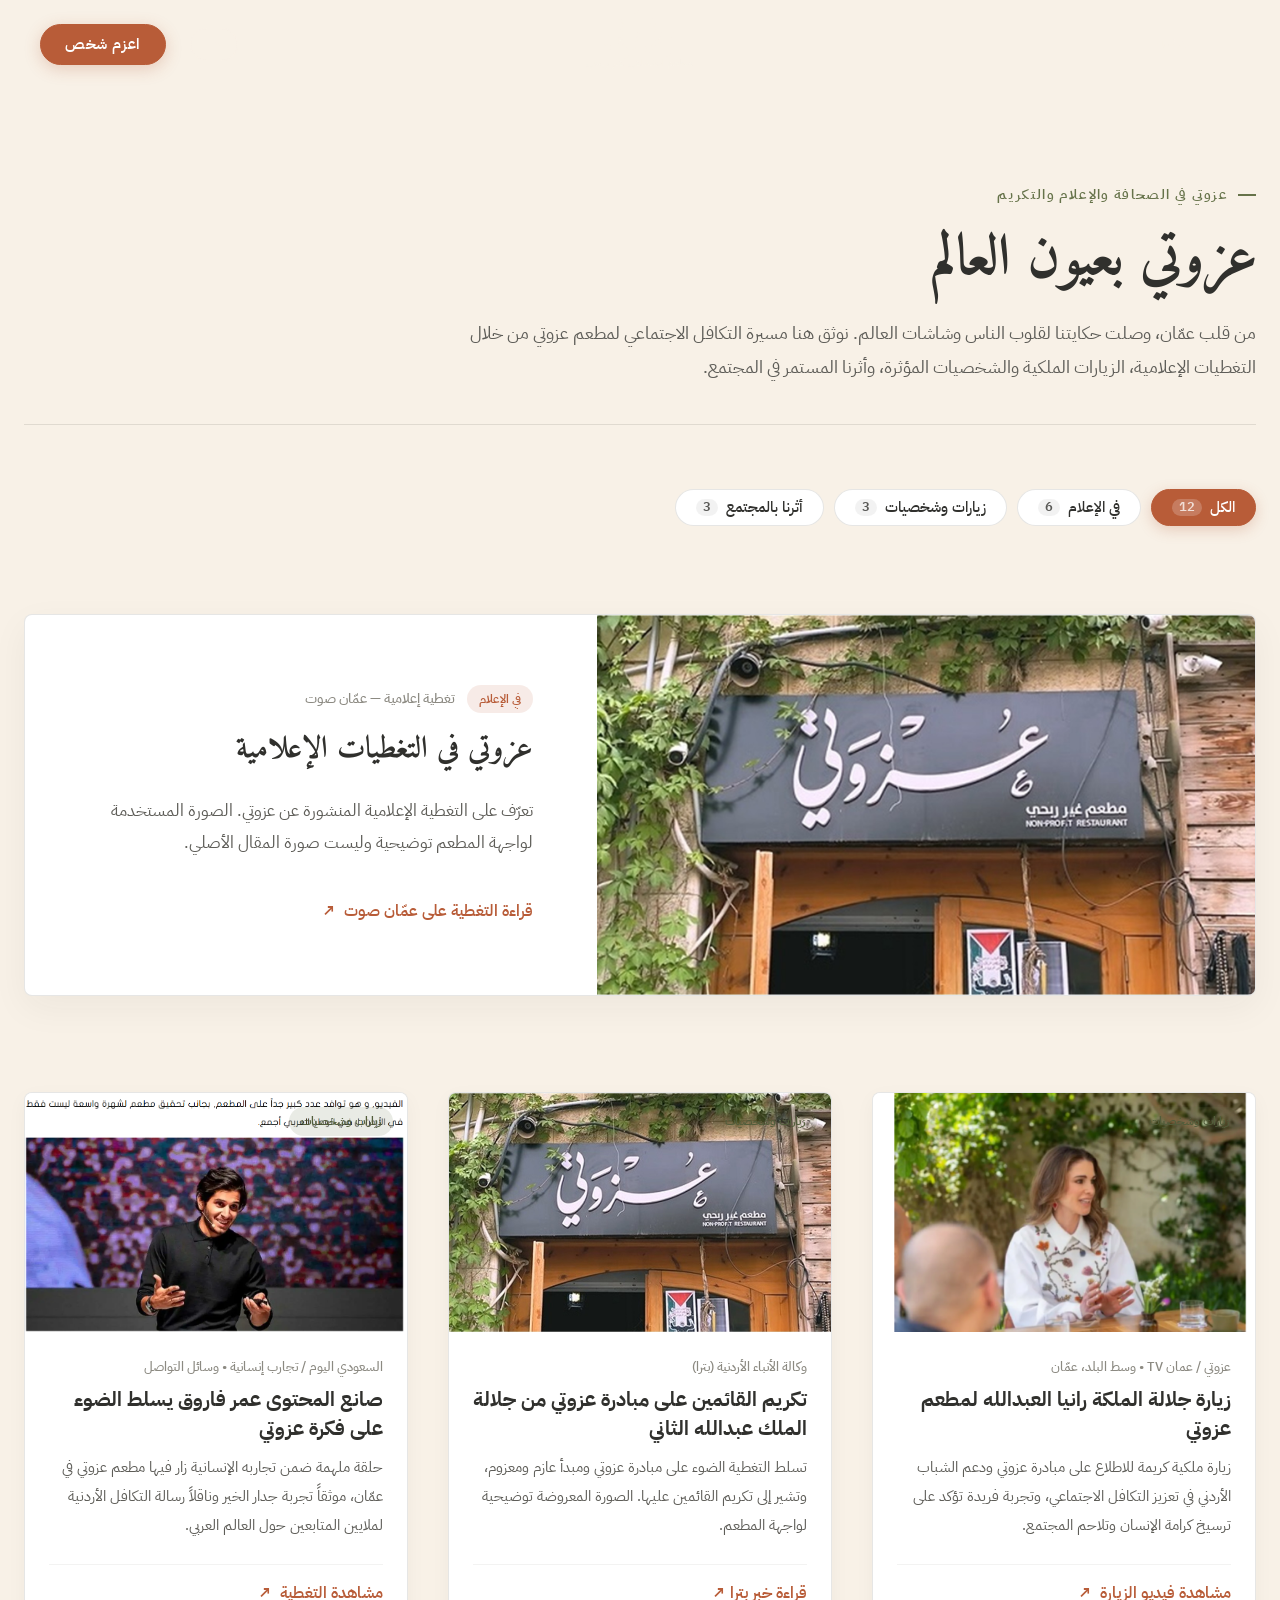
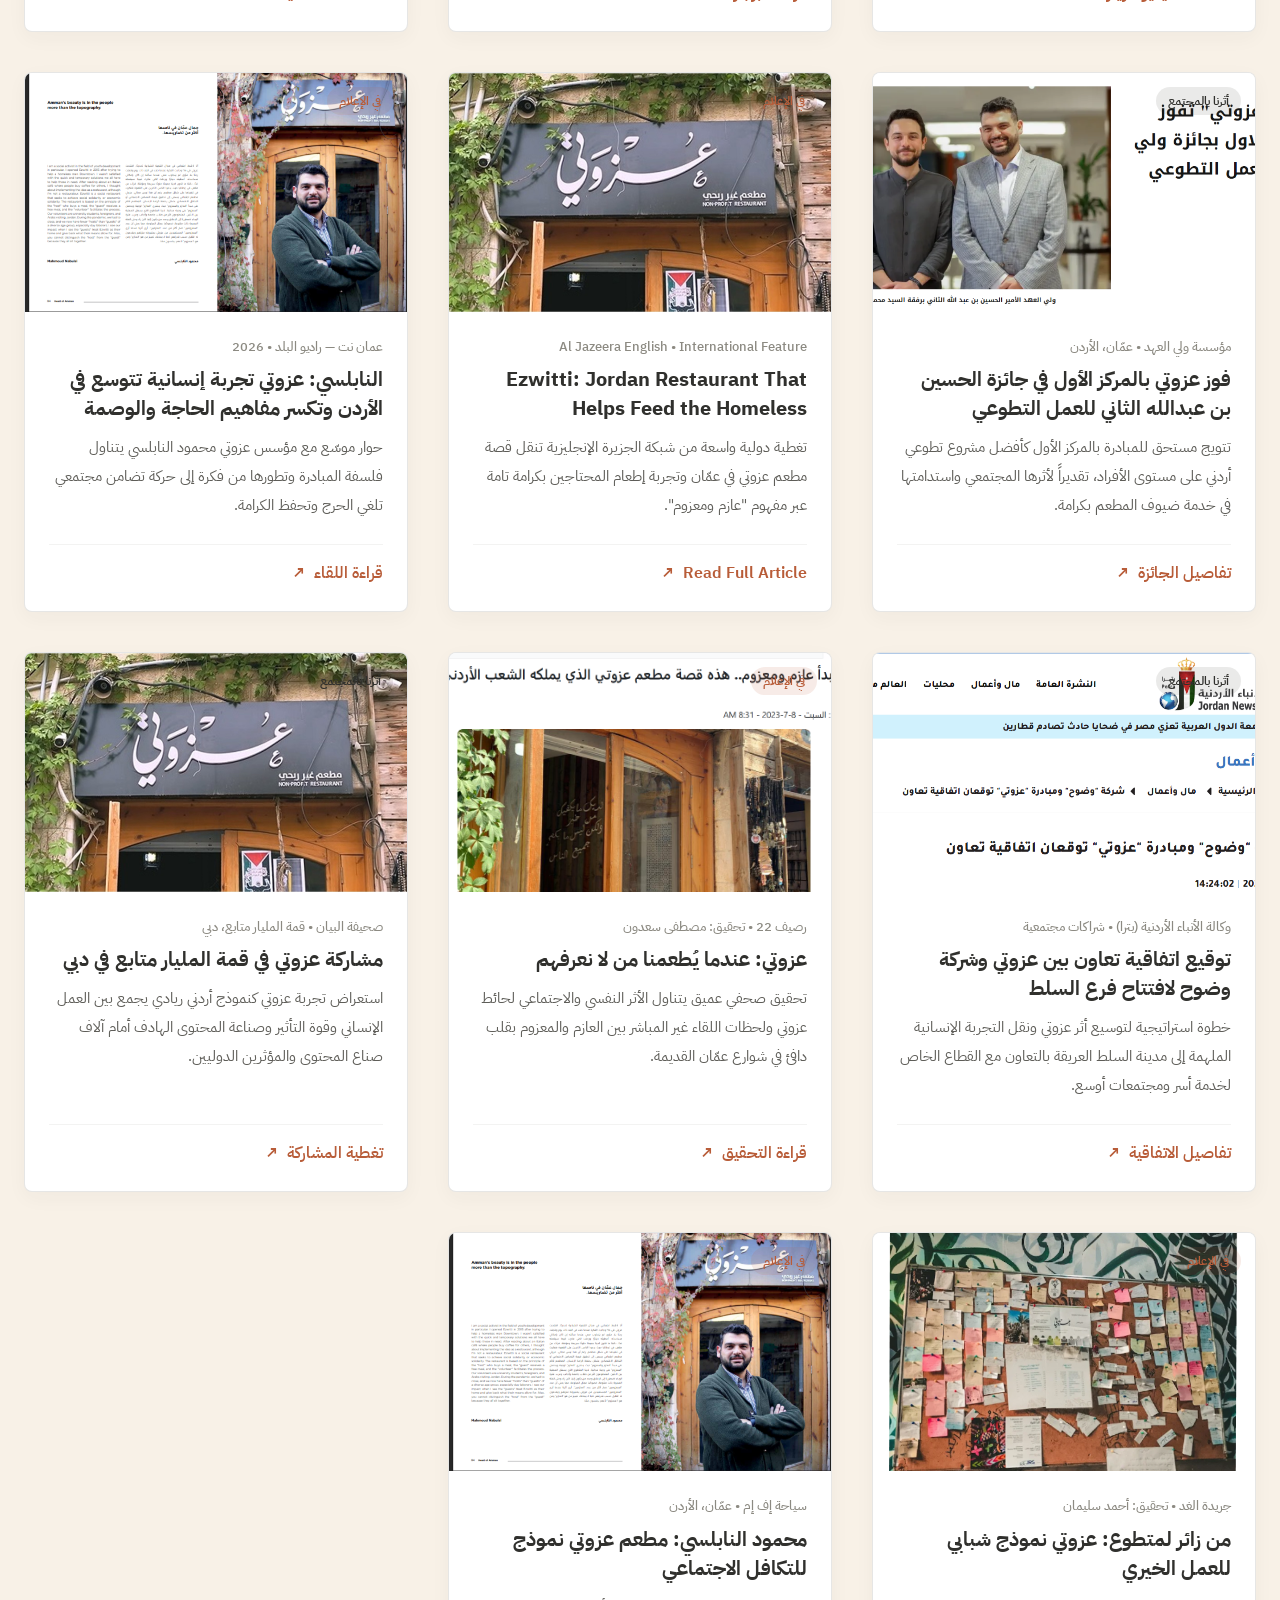
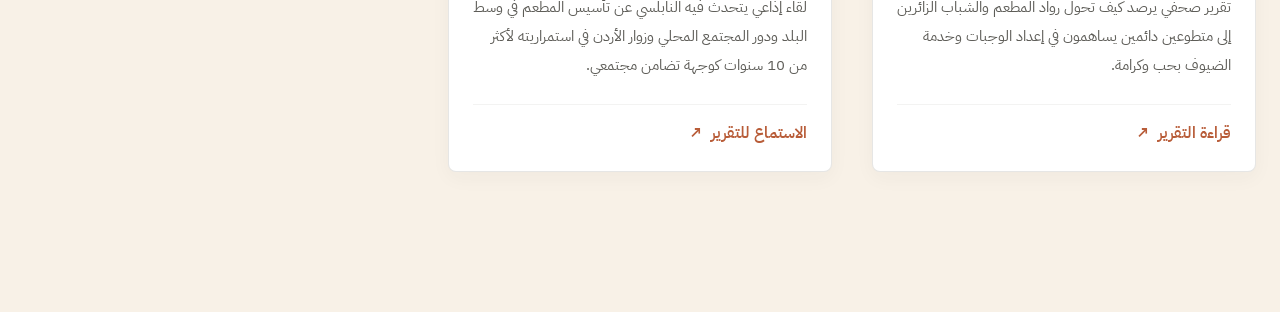
==== commit 6b286ba2: "Update navigation menu: right-aligned minimal layout with staggered entrance and smooth click scalin" ====
--- a/media.html
+++ b/media.html
@@ -54,32 +54,26 @@
 <ul class="drawer-nav-list">
 <li class="drawer-nav-item">
 <a class="drawer-nav-link" href="index.html#hero">
-<span class="drawer-nav-num">01</span>
 <span data-i18n="navHome">الرئيسية</span>
 </a>
 </li>
 <li class="drawer-nav-item">
 <a class="drawer-nav-link" href="story.html">
-<span class="drawer-nav-num">02</span>
 <span data-i18n="navStory">قصتنا — من عزومة بدأت الحكاية</span>
 </a>
 </li>
 <li class="drawer-nav-item">
 <a class="drawer-nav-link active" href="media.html">
-<span class="drawer-nav-num">03</span>
 <span data-i18n="navMedia">عزوتي بعيون العالم</span>
 </a>
 </li>
 <li class="drawer-nav-item">
-<!-- Highlighted Volunteer Link to Dedicated Page -->
-<a class="drawer-nav-link highlight" href="volunteer.html">
-<span class="drawer-nav-num">04</span>
+<a class="drawer-nav-link" href="volunteer.html">
 <span data-i18n="navVolunteer">تطوّع معنا</span>
 </a>
 </li>
 <li class="drawer-nav-item">
 <a class="drawer-nav-link" href="index.html#contact">
-<span class="drawer-nav-num">05</span>
 <span data-i18n="navContact">الموقع والتواصل</span>
 </a>
 </li>
--- a/styles/main.css
+++ b/styles/main.css
@@ -160,6 +160,26 @@
   display: block;
 }
 
+/* Universal Button Reset & Normalization */
+button,
+input[type="button"],
+input[type="submit"],
+input[type="reset"] {
+  font-family: inherit;
+  font-size: 100%;
+  line-height: 1.15;
+  margin: 0;
+  border: none;
+  background: transparent;
+  color: inherit;
+  cursor: pointer;
+  -webkit-appearance: none;
+  -moz-appearance: none;
+  appearance: none;
+  text-decoration: none;
+  box-sizing: border-box;
+}
+
 /* Container */
 .container {
   width: 100%;
@@ -353,6 +373,102 @@
 
 .site-header.scrolled .lang-switch-btn:hover {
   background: rgba(48, 48, 45, 0.06);
+}
+
+/* ==========================================================================
+   STANDARDIZED BRAND BUTTONS (Primary & Secondary Editorial)
+   Consistent Brand Identity: Terracotta (#B85C38), Cream, Rounded Full,
+   Clean Typography (Cairo/IBM Plex Sans Arabic), Fluid Transitions
+   ========================================================================== */
+
+/* Primary Button: Terracotta fill, white text, rounded corners */
+.btn-primary-editorial {
+  display: inline-flex;
+  align-items: center;
+  justify-content: center;
+  background-color: var(--color-terracotta);
+  color: #FFFFFF !important;
+  font-family: var(--font-sans-ar);
+  font-size: 1rem;
+  font-weight: 600;
+  padding: 12px 32px;
+  border-radius: var(--radius-full);
+  border: 1.5px solid var(--color-terracotta);
+  text-decoration: none;
+  text-align: center;
+  cursor: pointer;
+  line-height: 1.4;
+  white-space: nowrap;
+  box-shadow: 0 4px 16px rgba(184, 92, 56, 0.28);
+  transition: transform var(--transition-fast), background-color var(--transition-fast), border-color var(--transition-fast), box-shadow var(--transition-fast);
+  -webkit-appearance: none;
+  appearance: none;
+}
+
+[dir="rtl"] .btn-primary-editorial {
+  font-family: var(--font-sans-ar);
+}
+
+.btn-primary-editorial:hover {
+  background-color: var(--color-terracotta-hover);
+  border-color: var(--color-terracotta-hover);
+  color: #FFFFFF !important;
+  transform: translateY(-2px);
+  box-shadow: 0 8px 24px rgba(184, 92, 56, 0.38);
+}
+
+.btn-primary-editorial:active {
+  transform: translateY(0);
+  box-shadow: 0 2px 8px rgba(184, 92, 56, 0.3);
+}
+
+.btn-primary-editorial:focus-visible {
+  outline: 2px solid var(--color-terracotta);
+  outline-offset: 3px;
+}
+
+/* Secondary Button: Transparent/Cream background, terracotta border & text */
+.btn-outline-editorial {
+  display: inline-flex;
+  align-items: center;
+  justify-content: center;
+  background-color: transparent;
+  color: var(--color-terracotta) !important;
+  font-family: var(--font-sans-ar);
+  font-size: 1rem;
+  font-weight: 600;
+  padding: 12px 32px;
+  border-radius: var(--radius-full);
+  border: 1.5px solid var(--color-terracotta);
+  text-decoration: none;
+  text-align: center;
+  cursor: pointer;
+  line-height: 1.4;
+  white-space: nowrap;
+  transition: transform var(--transition-fast), background-color var(--transition-fast), border-color var(--transition-fast), color var(--transition-fast), box-shadow var(--transition-fast);
+  -webkit-appearance: none;
+  appearance: none;
+}
+
+[dir="rtl"] .btn-outline-editorial {
+  font-family: var(--font-sans-ar);
+}
+
+.btn-outline-editorial:hover {
+  background-color: var(--color-terracotta);
+  color: #FFFFFF !important;
+  border-color: var(--color-terracotta);
+  transform: translateY(-2px);
+  box-shadow: 0 6px 20px rgba(184, 92, 56, 0.25);
+}
+
+.btn-outline-editorial:active {
+  transform: translateY(0);
+}
+
+.btn-outline-editorial:focus-visible {
+  outline: 2px solid var(--color-terracotta);
+  outline-offset: 3px;
 }
 
 /* Sponsor a Meal (اعزم شخص) — Ballena Cabo "Book Now" equivalent */
@@ -388,7 +504,7 @@
 }
 
 /* ==========================================================================
-   FULL-SCREEN HAMBURGER OVERLAY DRAWER (Ballena Cabo Style)
+   FULL-SCREEN HAMBURGER OVERLAY DRAWER (Minimal, Right-Aligned Editorial)
    ========================================================================== */
 .menu-drawer {
   position: fixed;
@@ -400,7 +516,7 @@
   z-index: 2000;
   opacity: 0;
   visibility: hidden;
-  transition: opacity var(--transition-medium), visibility var(--transition-medium);
+  transition: opacity 0.35s cubic-bezier(0.16, 1, 0.3, 1), visibility 0.35s cubic-bezier(0.16, 1, 0.3, 1);
   display: flex;
   flex-direction: column;
 }
@@ -415,7 +531,7 @@
   display: flex;
   align-items: center;
   justify-content: space-between;
-  padding: 0 var(--space-lg);
+  padding: 0 clamp(24px, 5vw, 64px);
   max-width: 1560px;
   width: 100%;
   margin: 0 auto;
@@ -425,130 +541,183 @@
   background: transparent;
   border: none;
   cursor: pointer;
-  padding: 8px;
+  padding: 8px 14px;
   color: var(--color-charcoal);
   display: inline-flex;
   align-items: center;
   gap: 8px;
-  font-size: 0.8rem;
-  letter-spacing: 0.15em;
+  font-size: 0.82rem;
+  letter-spacing: 0.12em;
   text-transform: uppercase;
   border-radius: var(--radius-full);
-  transition: var(--transition-fast);
+  transition: background-color var(--transition-fast), color var(--transition-fast);
 }
 
 .drawer-close-btn:hover {
-  background: rgba(48, 48, 45, 0.05);
+  background: rgba(48, 48, 45, 0.06);
+  color: var(--color-terracotta);
 }
 
 .drawer-body {
   flex: 1;
   display: flex;
   align-items: center;
-  justify-content: center;
-  max-width: 1200px;
   width: 100%;
+  max-width: 1560px;
   margin: 0 auto;
-  padding: var(--space-lg);
+  padding: clamp(20px, 3vh, 48px) clamp(24px, 6vw, 120px);
+  box-sizing: border-box;
 }
 
 .drawer-nav-list {
   list-style: none;
   display: flex;
   flex-direction: column;
-  align-items: center;
-  gap: var(--space-md);
-  text-align: center;
-}
-
+  gap: clamp(20px, 3.6vh, 36px);
+  margin-left: auto !important;
+  margin-right: 0 !important;
+  padding: 0;
+  width: fit-content;
+}
+
+[dir="rtl"] .drawer-nav-list {
+  align-items: flex-start;
+  text-align: right;
+}
+
+[dir="ltr"] .drawer-nav-list {
+  align-items: flex-end;
+  text-align: right;
+}
+
+/* Staggered bottom-to-top reveal animation for complete items */
 .drawer-nav-item {
   position: relative;
-  overflow: hidden;
-}
-
+  text-align: right;
+  opacity: 0;
+  transform: translateY(26px);
+  transition: opacity 0.28s ease, transform 0.28s ease;
+  will-change: transform, opacity;
+}
+
+.menu-drawer.active .drawer-nav-item {
+  opacity: 1;
+  transform: translateY(0);
+  transition: opacity 0.55s cubic-bezier(0.16, 1, 0.3, 1), transform 0.55s cubic-bezier(0.16, 1, 0.3, 1);
+}
+
+.menu-drawer.active .drawer-nav-item:nth-child(1) { transition-delay: 0.10s; }
+.menu-drawer.active .drawer-nav-item:nth-child(2) { transition-delay: 0.16s; }
+.menu-drawer.active .drawer-nav-item:nth-child(3) { transition-delay: 0.22s; }
+.menu-drawer.active .drawer-nav-item:nth-child(4) { transition-delay: 0.28s; }
+.menu-drawer.active .drawer-nav-item:nth-child(5) { transition-delay: 0.34s; }
+
+/* Navigation Links */
 .drawer-nav-link {
-  display: inline-flex;
-  align-items: baseline;
-  gap: var(--space-sm);
-  color: var(--color-charcoal);
-  font-size: clamp(1.8rem, 4vw, 3rem);
-  font-weight: 500;
-  transition: color var(--transition-fast), transform var(--transition-fast);
-}
-
-[dir="ltr"] .drawer-nav-link {
-  font-family: var(--font-editorial-en);
+  display: inline-block;
+  color: var(--color-charcoal);
+  font-size: clamp(1.9rem, 3.8vw, 3.4rem);
+  font-weight: 700;
+  line-height: 1.35;
+  text-decoration: none;
+  cursor: pointer;
+  text-align: right;
+  transform-origin: right center;
+  transition: color 0.3s cubic-bezier(0.16, 1, 0.3, 1), transform 0.3s cubic-bezier(0.16, 1, 0.3, 1), opacity 0.3s cubic-bezier(0.16, 1, 0.3, 1);
+  will-change: transform, color;
+  user-select: none;
+  -webkit-tap-highlight-color: transparent;
 }
 
 [dir="rtl"] .drawer-nav-link {
   font-family: var(--font-editorial-ar);
   font-weight: 700;
-}
-
-.drawer-nav-num {
-  font-size: 0.85rem;
-  color: var(--color-olive);
-  font-family: var(--font-sans-en);
+  text-align: right;
+  transform-origin: right center;
+}
+
+[dir="ltr"] .drawer-nav-link {
+  font-family: var(--font-editorial-en);
   font-weight: 600;
-}
-
+  text-align: right;
+  transform-origin: right center;
+}
+
+/* Hover: smooth color transition to terracotta and subtle scale-up */
 .drawer-nav-link:hover {
   color: var(--color-terracotta);
-  transform: translateX(6px);
-}
-
-[dir="rtl"] .drawer-nav-link:hover {
-  transform: translateX(-6px);
-}
-
+  transform: scale(1.04);
+}
+
+/* Active Page Indicator */
 .drawer-nav-link.active {
   color: var(--color-terracotta);
 }
 
-.drawer-nav-link.active .drawer-nav-num {
-  color: var(--color-terracotta);
-}
-
-/* Dedicated Volunteer Link in Hamburger */
-.drawer-nav-link.highlight {
-  color: var(--color-terracotta);
-}
-
-.drawer-nav-link.highlight::after {
-  content: "★";
-  font-size: 0.9rem;
-  color: var(--color-terracotta);
-  margin-left: 8px;
-}
-
-[dir="rtl"] .drawer-nav-link.highlight::after {
-  margin-left: 0;
-  margin-right: 8px;
+/* Click Animation: smooth controlled scale growth on click */
+.drawer-nav-link.is-clicked {
+  color: var(--color-terracotta) !important;
+  transform: scale(1.10) !important;
+  transform-origin: right center !important;
+  transition: transform 0.38s cubic-bezier(0.16, 1, 0.3, 1), color 0.3s cubic-bezier(0.16, 1, 0.3, 1) !important;
+}
+
+/* Sibling items softly dim during selection */
+.drawer-nav-list.has-selection .drawer-nav-link:not(.is-clicked) {
+  opacity: 0.32;
+  transform: scale(0.98);
+  transition: opacity 0.35s ease, transform 0.35s ease;
+}
+
+/* Focus Visible for Keyboard Accessibility */
+.drawer-nav-link:focus-visible {
+  outline: 2px solid var(--color-terracotta);
+  outline-offset: 6px;
+  border-radius: var(--radius-sm);
+}
+
+/* Ensure no numbers or decorative pseudo-elements appear */
+.drawer-nav-num,
+.drawer-nav-link::before,
+.drawer-nav-link::after {
+  display: none !important;
 }
 
 .drawer-footer {
-  padding: var(--space-md) var(--space-lg) var(--space-lg);
+  padding: var(--space-md) clamp(24px, 5vw, 64px) var(--space-lg);
   display: flex;
   align-items: center;
   justify-content: space-between;
   max-width: 1560px;
   width: 100%;
   margin: 0 auto;
-  border-top: 1px solid var(--color-border);
+  border-top: none;
   font-size: 0.85rem;
   color: var(--color-charcoal-muted);
 }
 
+/* Respect Reduced Motion Preferences */
+@media (prefers-reduced-motion: reduce) {
+  .menu-drawer,
+  .drawer-nav-item,
+  .drawer-nav-link {
+    transition: none !important;
+    animation: none !important;
+    transform: none !important;
+  }
+}
+
 /* ==========================================================================
-   01 — HERO SECTION (Exact Reference Composition)
+   01 — HERO SECTION (Final Approved Cinematic Editorial Layout)
    ========================================================================== */
 .hero-section {
   position: relative;
   width: 100%;
   aspect-ratio: 16 / 9;
-  min-height: 560px;
+  min-height: clamp(560px, 56.25vw, 860px);
+  max-height: 100vh;
   overflow: hidden;
-  background-color: #140f0c;
+  background-color: #120e0b;
 }
 
 .hero-background-wrapper {
@@ -566,7 +735,7 @@
   width: 100%;
   height: 100%;
   object-fit: cover;
-  object-position: center center;
+  object-position: right 30%;
   filter: none;
   transform: none;
   display: block;
@@ -579,13 +748,15 @@
   left: 0;
   width: 100%;
   height: 100%;
-  /* Subtle, warm dark overlay that preserves original image colors, ivy green, warm stone, and ambient glow */
+  /* Dark warm gradient overlay on the LEFT side to improve text readability */
   background: 
-    linear-gradient(180deg, 
-      rgba(18, 14, 11, 0.45) 0%, 
-      rgba(18, 14, 11, 0.08) 25%, 
-      rgba(18, 14, 11, 0.15) 50%, 
-      rgba(15, 11, 8, 0.55) 100%
+    linear-gradient(180deg, rgba(14, 10, 8, 0.52) 0%, rgba(14, 10, 8, 0.12) 20%, transparent 35%),
+    linear-gradient(90deg, 
+      rgba(14, 10, 8, 0.94) 0%, 
+      rgba(14, 10, 8, 0.85) 30%, 
+      rgba(14, 10, 8, 0.55) 50%, 
+      rgba(14, 10, 8, 0.18) 70%, 
+      rgba(14, 10, 8, 0.0) 88%
     );
   z-index: 2;
   pointer-events: none;
@@ -593,125 +764,130 @@
 
 .hero-content {
   position: absolute;
-  top: 50.8%;
-  left: 50%;
-  transform: translateX(-50%);
-  width: 92%;
-  max-width: 1100px;
-  text-align: center;
+  top: 50%;
+  left: clamp(36px, 6.5vw, 90px);
+  transform: translateY(-46%);
+  width: min(90%, 460px);
   z-index: 10;
   display: flex;
   flex-direction: column;
-  align-items: center;
+  align-items: flex-start;
+  text-align: right;
   pointer-events: auto;
 }
 
+[dir="rtl"] .hero-content {
+  left: clamp(36px, 6.5vw, 90px);
+  right: auto;
+  align-items: flex-start;
+  text-align: right;
+}
+
 .hero-headline {
-  font-family: 'Amiri', 'Traditional Arabic', serif;
+  font-family: 'Aref Ruqaa', 'Amiri', serif;
   font-weight: 700;
-  font-size: clamp(1.3rem, 2.3vw, 2.2rem);
-  line-height: 1.35;
-  color: #FFFFFF;
-  margin: 0 auto clamp(16px, 2.2vw, 28px);
-  text-align: center;
+  font-size: clamp(1.6rem, 2.7vw, 2.5rem);
+  line-height: 1.48;
+  color: #FFFDF8;
+  margin: 0 0 clamp(20px, 2.4vw, 28px) 0;
+  text-shadow: 0 2px 10px rgba(0, 0, 0, 0.8), 0 1px 3px rgba(0, 0, 0, 0.95);
+  letter-spacing: 0;
+  display: flex;
+  flex-direction: column;
+  align-items: flex-start;
+}
+
+[dir="rtl"] .hero-headline {
+  font-family: 'Aref Ruqaa', 'Amiri', serif;
+  font-weight: 700;
+  text-align: right;
+  align-items: flex-start;
+  letter-spacing: 0;
+}
+
+.hero-headline-line {
+  display: block;
   white-space: nowrap;
-  text-shadow: 0 2px 10px rgba(0, 0, 0, 0.9), 0 1px 3px rgba(0, 0, 0, 0.95);
-  letter-spacing: 0;
-}
-
-[dir="rtl"] .hero-headline {
-  font-family: 'Amiri', 'Traditional Arabic', serif;
-  font-weight: 700;
-  letter-spacing: 0;
+}
+
+/* Decorative Elements Removed */
+.hero-curved-underline-wrap,
+.hero-curved-underline {
+  display: none !important;
 }
 
 .hero-actions {
   display: flex;
   align-items: center;
+  gap: 16px;
+  flex-wrap: wrap;
+}
+
+/* Scoped Hero Buttons — Matching Exact Calligraphic Typography and Reference Appearance */
+.hero-actions .btn-primary-editorial {
+  display: inline-flex;
+  align-items: center;
   justify-content: center;
-  gap: clamp(12px, 1.6vw, 20px);
-  flex-wrap: wrap;
-}
-
-.btn-primary-editorial {
+  background-color: #C3582A;
+  color: #FFFFFF !important;
+  font-family: 'Aref Ruqaa', 'Amiri', serif !important;
+  font-size: clamp(1rem, 1.25vw, 1.2rem);
+  font-weight: 700 !important;
+  padding: 10px 30px;
+  border-radius: var(--radius-full);
+  border: 1.5px solid #C3582A;
+  transition: transform var(--transition-fast), background-color var(--transition-fast), box-shadow var(--transition-fast);
+  box-shadow: 0 4px 16px rgba(195, 88, 42, 0.35);
+  text-decoration: none;
+  line-height: 1.4;
+  letter-spacing: 0 !important;
+}
+
+[dir="rtl"] .hero-actions .btn-primary-editorial {
+  font-family: 'Aref Ruqaa', 'Amiri', serif !important;
+  font-weight: 700 !important;
+  letter-spacing: 0 !important;
+}
+
+.hero-actions .btn-primary-editorial:hover {
+  background-color: #af4c22;
+  border-color: #af4c22;
+  transform: translateY(-2px);
+  box-shadow: 0 8px 22px rgba(195, 88, 42, 0.45);
+}
+
+.hero-actions .btn-outline-editorial {
   display: inline-flex;
   align-items: center;
   justify-content: center;
-  background-color: #CC6528;
+  background-color: transparent;
   color: #FFFFFF !important;
-  font-family: var(--font-sans-ar);
-  font-size: clamp(0.88rem, 1.1vw, 1.02rem);
-  font-weight: 600;
-  padding: clamp(10px, 1.1vw, 13px) clamp(26px, 2.4vw, 36px);
-  border-radius: var(--radius-full);
-  border: 1px solid #CC6528;
-  transition: transform var(--transition-fast), background-color var(--transition-fast), box-shadow var(--transition-fast);
-  box-shadow: 0 4px 16px rgba(204, 101, 40, 0.35);
-  text-decoration: none;
-}
-
-[dir="rtl"] .btn-primary-editorial {
-  letter-spacing: 0;
-}
-
-.btn-primary-editorial:hover {
-  background-color: #b3531e;
-  border-color: #b3531e;
-  transform: translateY(-2px);
-  box-shadow: 0 8px 22px rgba(204, 101, 40, 0.45);
-}
-
-.btn-outline-editorial {
-  display: inline-flex;
-  align-items: center;
-  justify-content: center;
-  background-color: rgba(20, 16, 12, 0.28);
-  color: #FFFFFF !important;
-  font-family: var(--font-sans-ar);
-  font-size: clamp(0.88rem, 1.1vw, 1.02rem);
-  font-weight: 500;
-  padding: clamp(10px, 1.1vw, 13px) clamp(26px, 2.4vw, 36px);
+  font-family: 'Aref Ruqaa', 'Amiri', serif !important;
+  font-size: clamp(1rem, 1.25vw, 1.2rem);
+  font-weight: 700 !important;
+  padding: 10px 28px;
   border-radius: var(--radius-full);
   border: 1.5px solid rgba(255, 255, 255, 0.85);
-  backdrop-filter: blur(4px);
-  -webkit-backdrop-filter: blur(4px);
   transition: all var(--transition-fast);
   text-decoration: none;
-}
-
-[dir="rtl"] .btn-outline-editorial {
-  letter-spacing: 0;
-}
-
-.btn-outline-editorial:hover {
-  background-color: rgba(255, 255, 255, 0.18);
+  line-height: 1.4;
+  letter-spacing: 0 !important;
+}
+
+[dir="rtl"] .hero-actions .btn-outline-editorial {
+  font-family: 'Aref Ruqaa', 'Amiri', serif !important;
+  font-weight: 700 !important;
+  letter-spacing: 0 !important;
+}
+
+.hero-actions .btn-outline-editorial:hover {
+  background-color: rgba(255, 255, 255, 0.15);
   border-color: #FFFFFF;
   transform: translateY(-2px);
 }
 
-/* Ballena Cabo Scroll Indicator */
 .hero-scroll-prompt {
-  position: absolute;
-  top: 78%;
-  left: 50%;
-  transform: translateX(-50%);
-  z-index: 10;
-  display: flex;
-  flex-direction: column;
-  align-items: center;
-  text-decoration: none;
-  opacity: 0.85;
-  transition: opacity var(--transition-fast);
-}
-
-.hero-scroll-prompt:hover {
-  opacity: 1;
-}
-
-.scroll-line {
-  width: 1px;
-  height: clamp(22px, 2.5vw, 30px);
-  background: linear-gradient(to bottom, #FFFFFF, rgba(255, 255, 255, 0.15));
+  display: none;
 }
 
 @keyframes scrollPulse {
@@ -1609,9 +1785,6 @@
     padding: 9px 18px;
     font-size: 0.78rem;
   }
-  .hero-bg-image {
-    object-position: center 28%;
-  }
 }
 
 @media (max-width: 768px) {
@@ -1623,45 +1796,70 @@
   }
   .hero-section {
     aspect-ratio: auto;
-    min-height: 100vh;
-    height: 100vh;
+    min-height: 100svh;
     display: flex;
     flex-direction: column;
     justify-content: flex-end;
     align-items: center;
-    padding-bottom: 32px;
+    padding-bottom: 40px;
+    padding-top: calc(var(--nav-height) + 20px);
   }
   .hero-bg-image {
-    object-position: center 16%;
+    object-position: 75% 20%;
+  }
+  .hero-overlay {
+    background: 
+      linear-gradient(180deg, 
+        rgba(14, 10, 8, 0.55) 0%, 
+        rgba(14, 10, 8, 0.20) 30%, 
+        rgba(14, 10, 8, 0.82) 62%, 
+        rgba(14, 10, 8, 0.96) 100%
+      );
   }
   .hero-content {
     position: relative;
     top: auto;
     left: auto;
+    right: auto;
     transform: none;
     width: 92%;
     max-width: 440px;
+    margin: 0 auto;
+    align-items: center;
+    text-align: center;
+  }
+  [dir="rtl"] .hero-content {
+    left: auto;
+    right: auto;
+    align-items: center;
+    text-align: center;
+  }
+  .hero-headline {
+    align-items: center;
+    text-align: center;
+    font-size: clamp(1.35rem, 5.2vw, 1.85rem);
+    line-height: 1.45;
     margin-bottom: 20px;
   }
-  .hero-headline {
-    font-size: clamp(1.2rem, 5vw, 1.55rem);
-    line-height: 1.5;
-    margin-bottom: 16px;
+  [dir="rtl"] .hero-headline {
+    align-items: center;
+    text-align: center;
+  }
+  .hero-headline-line {
+    white-space: normal;
   }
   .hero-actions {
+    justify-content: center;
+    width: 100%;
     gap: 12px;
-    width: 100%;
-    justify-content: center;
-  }
-  .btn-primary-editorial, .btn-outline-editorial {
-    padding: 11px 26px;
-    font-size: 0.92rem;
+  }
+  .hero-actions .btn-primary-editorial,
+  .hero-actions .btn-outline-editorial {
+    padding: 10px 22px;
+    font-size: 0.95rem;
   }
   .hero-scroll-prompt {
-    position: relative;
-    top: auto;
-    left: auto;
-    transform: none;
+    display: none;
   }
 }
 
@@ -1928,13 +2126,13 @@
   font-weight: 400;
 }
 
-/* Callout Highlight Block */
+/* Callout Highlight Block — Clean without vertical decorative line */
 .story-callout-block {
   margin: var(--space-xl) 0;
   padding: var(--space-lg) var(--space-xl);
   background-color: #FFFDF9;
-  border-inline-start: 4px solid var(--color-terracotta);
-  border-radius: 4px;
+  border: 1px solid var(--color-border);
+  border-radius: var(--radius-md);
   box-shadow: 0 8px 24px rgba(48, 48, 45, 0.04);
 }
 
@@ -1992,9 +2190,13 @@
 }
 
 .btn-story-cta {
-  font-size: 1.1rem;
-  padding: 16px 48px;
-  box-shadow: 0 12px 32px rgba(184, 92, 56, 0.35);
+  font-size: 1.15rem;
+  padding: 15px 46px;
+  box-shadow: 0 8px 26px rgba(184, 92, 56, 0.35);
+}
+
+.btn-story-cta:hover {
+  box-shadow: 0 12px 32px rgba(184, 92, 56, 0.45);
 }
 
 .story-back-link {
@@ -2480,3 +2682,10 @@
     font-size: 2.1rem;
   }
 }
+
+/* Explicit suppression of decorative line elements across viewports */
+.hero-curved-underline-wrap,
+.hero-curved-underline {
+  display: none !important;
+}
+
